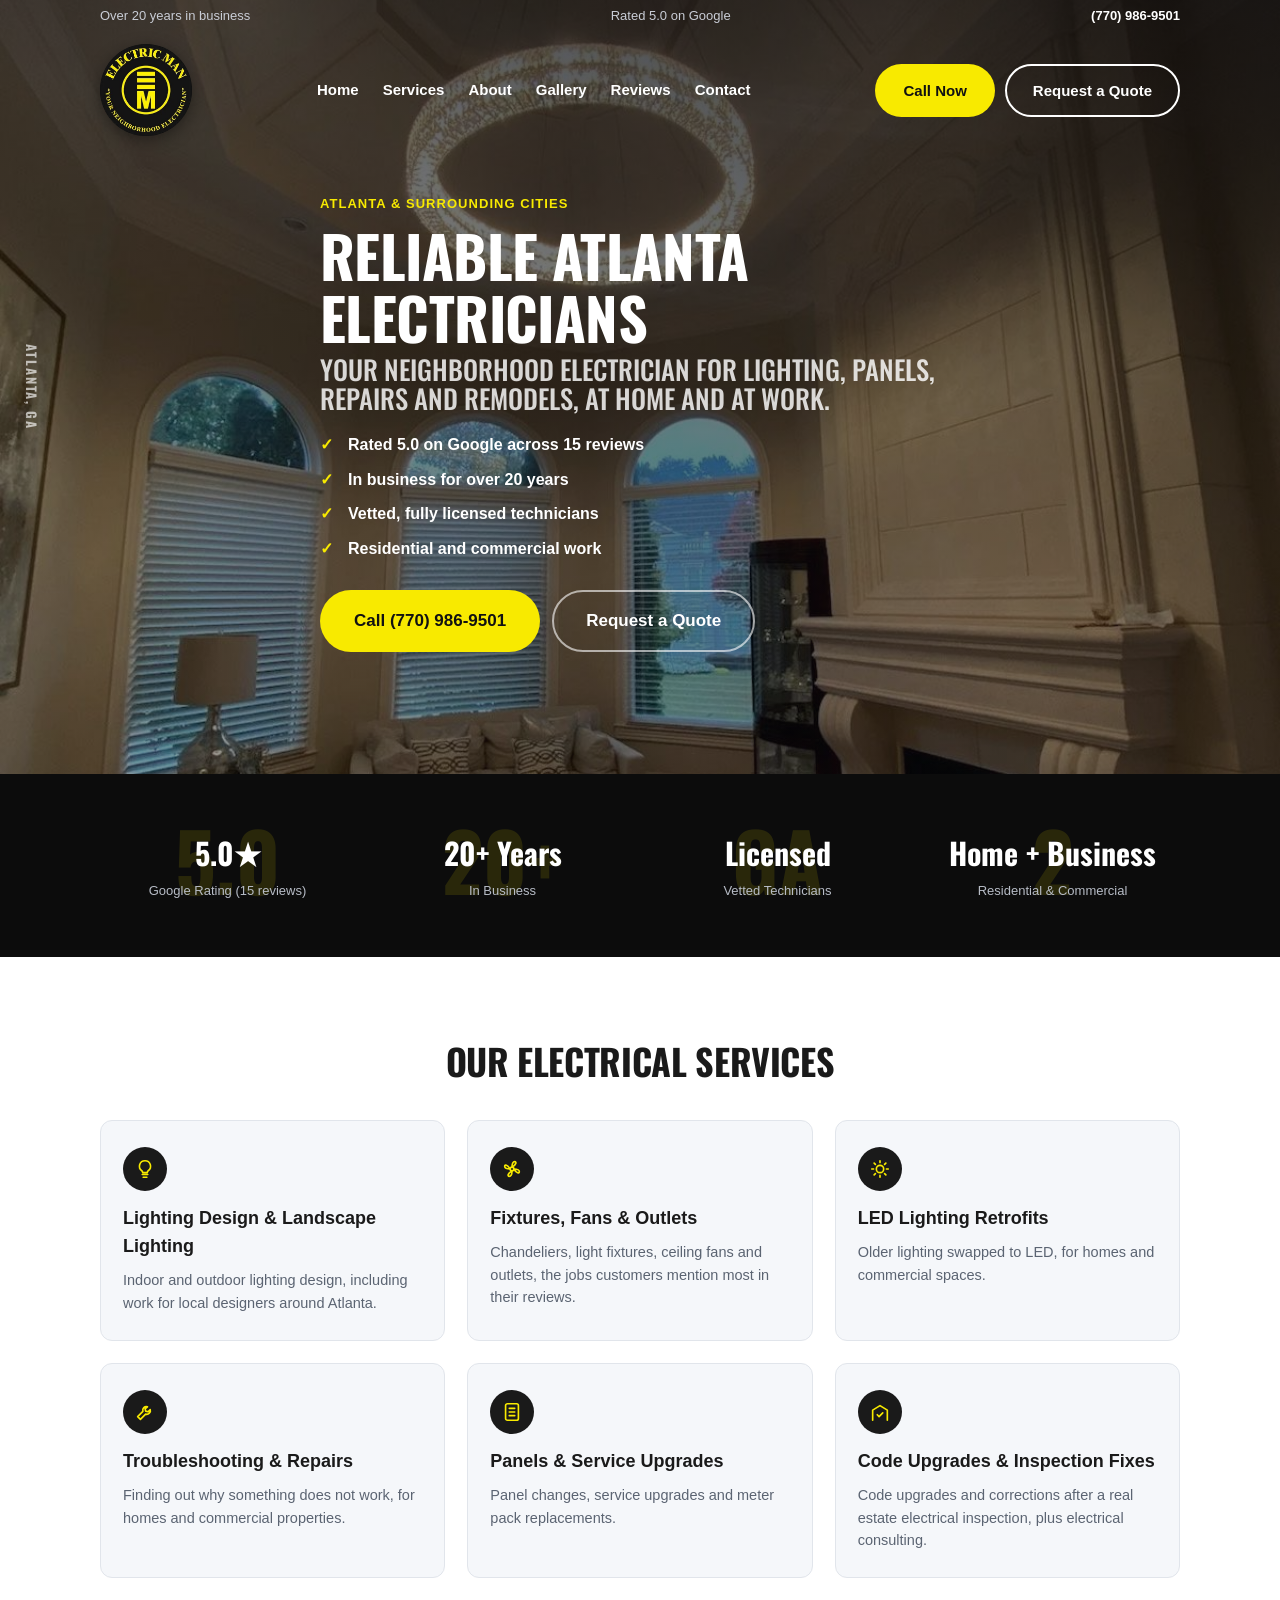
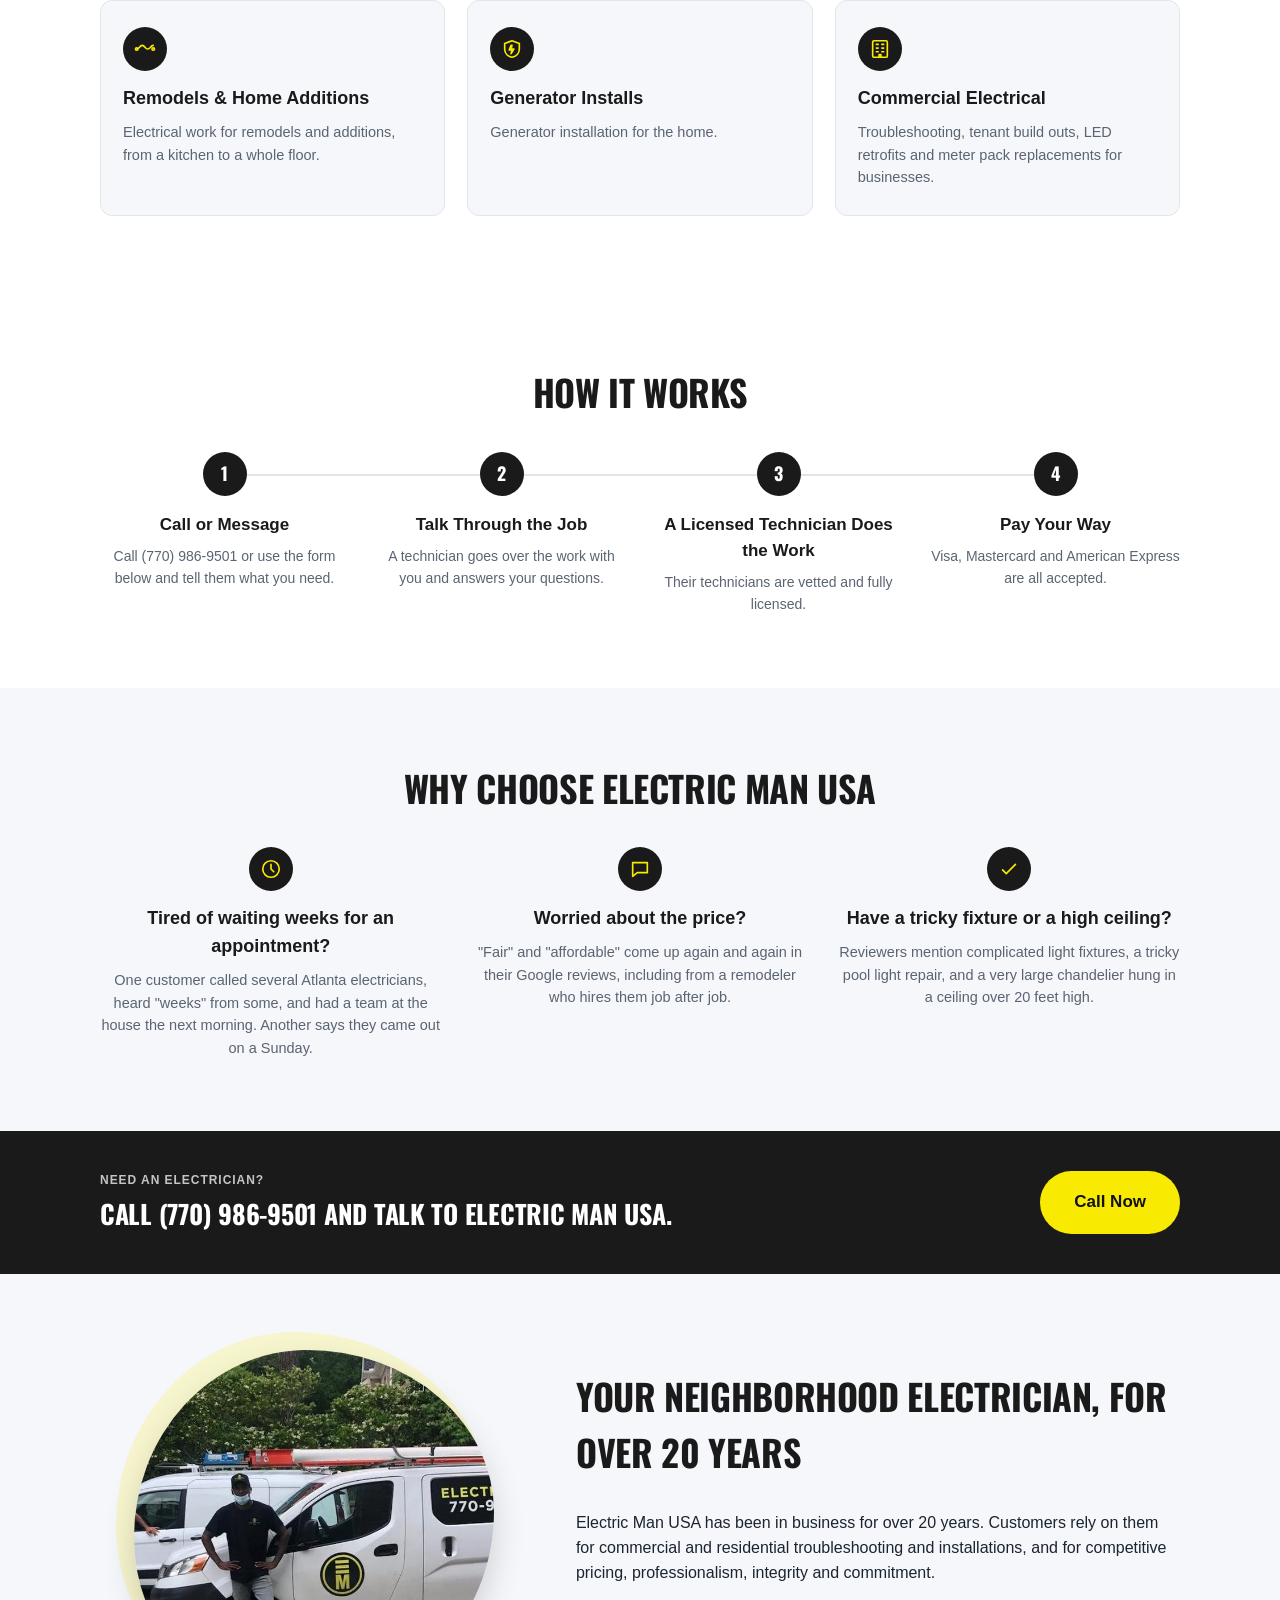
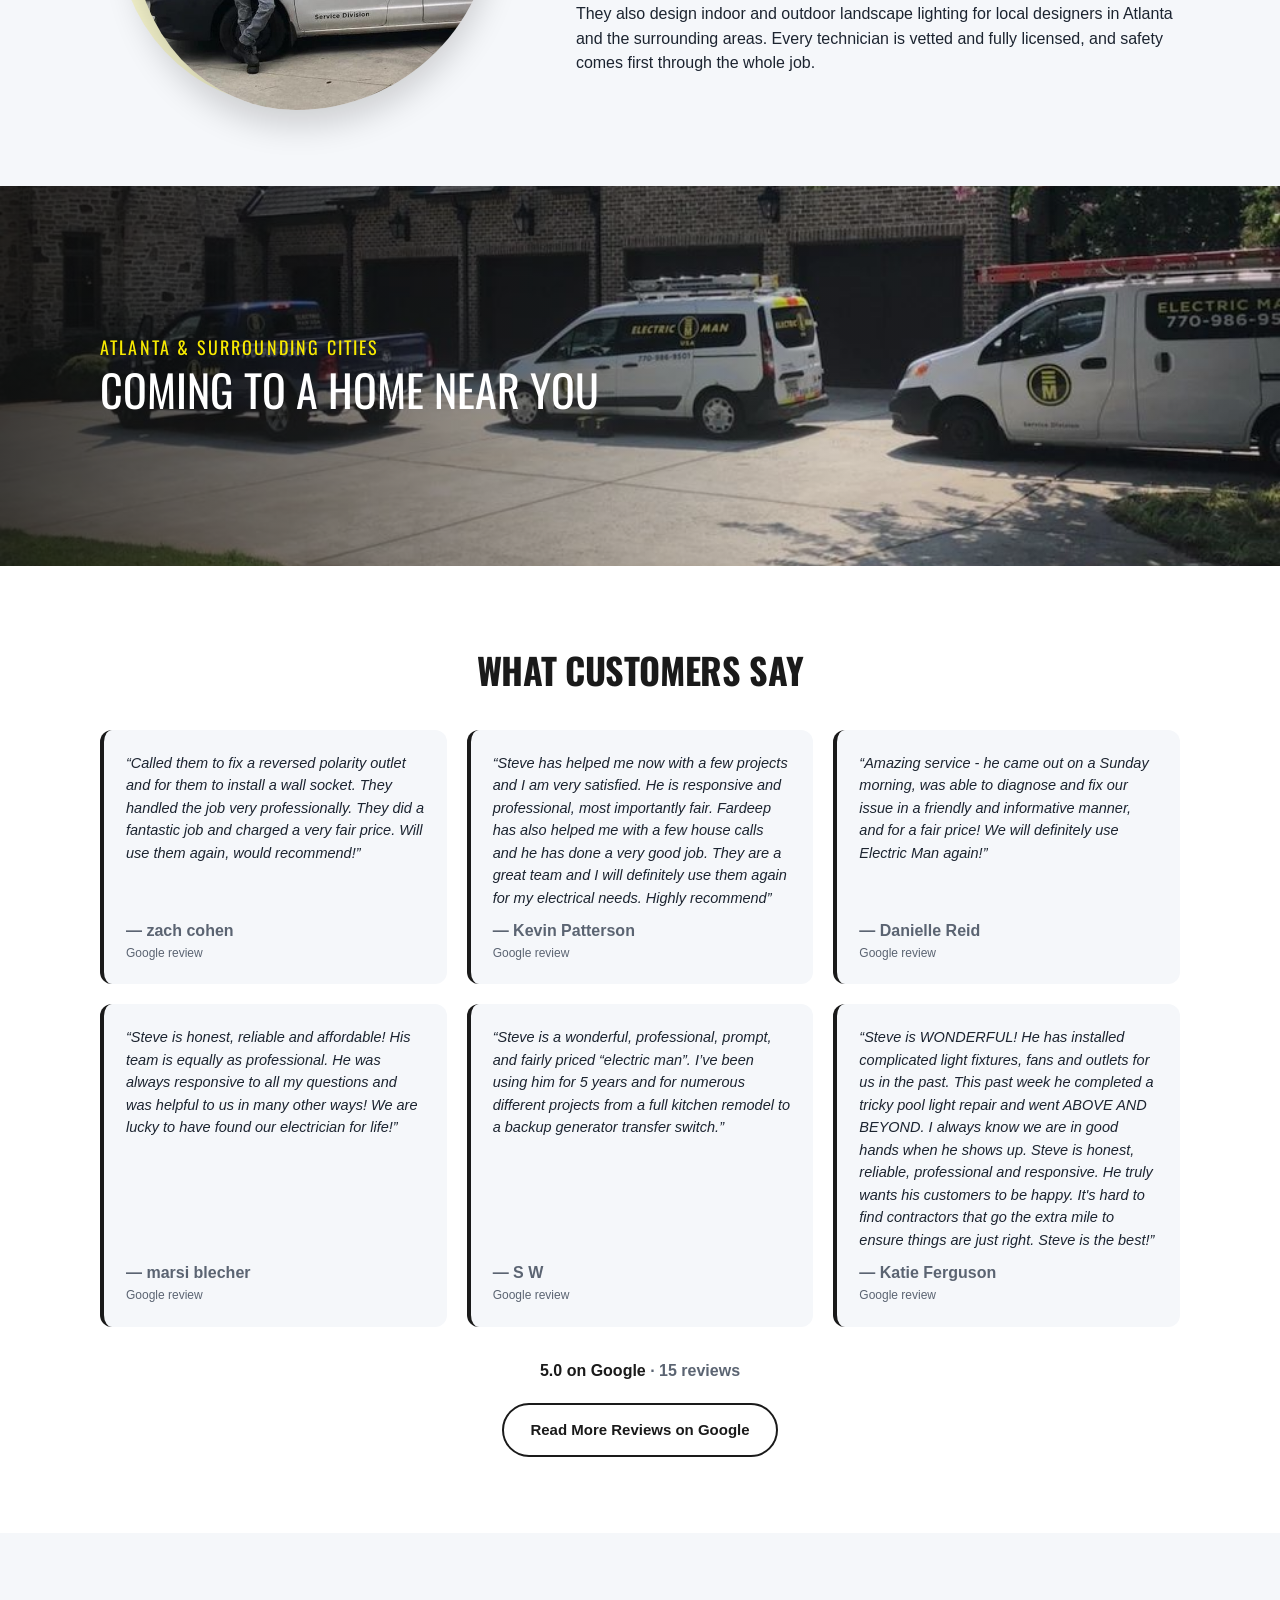
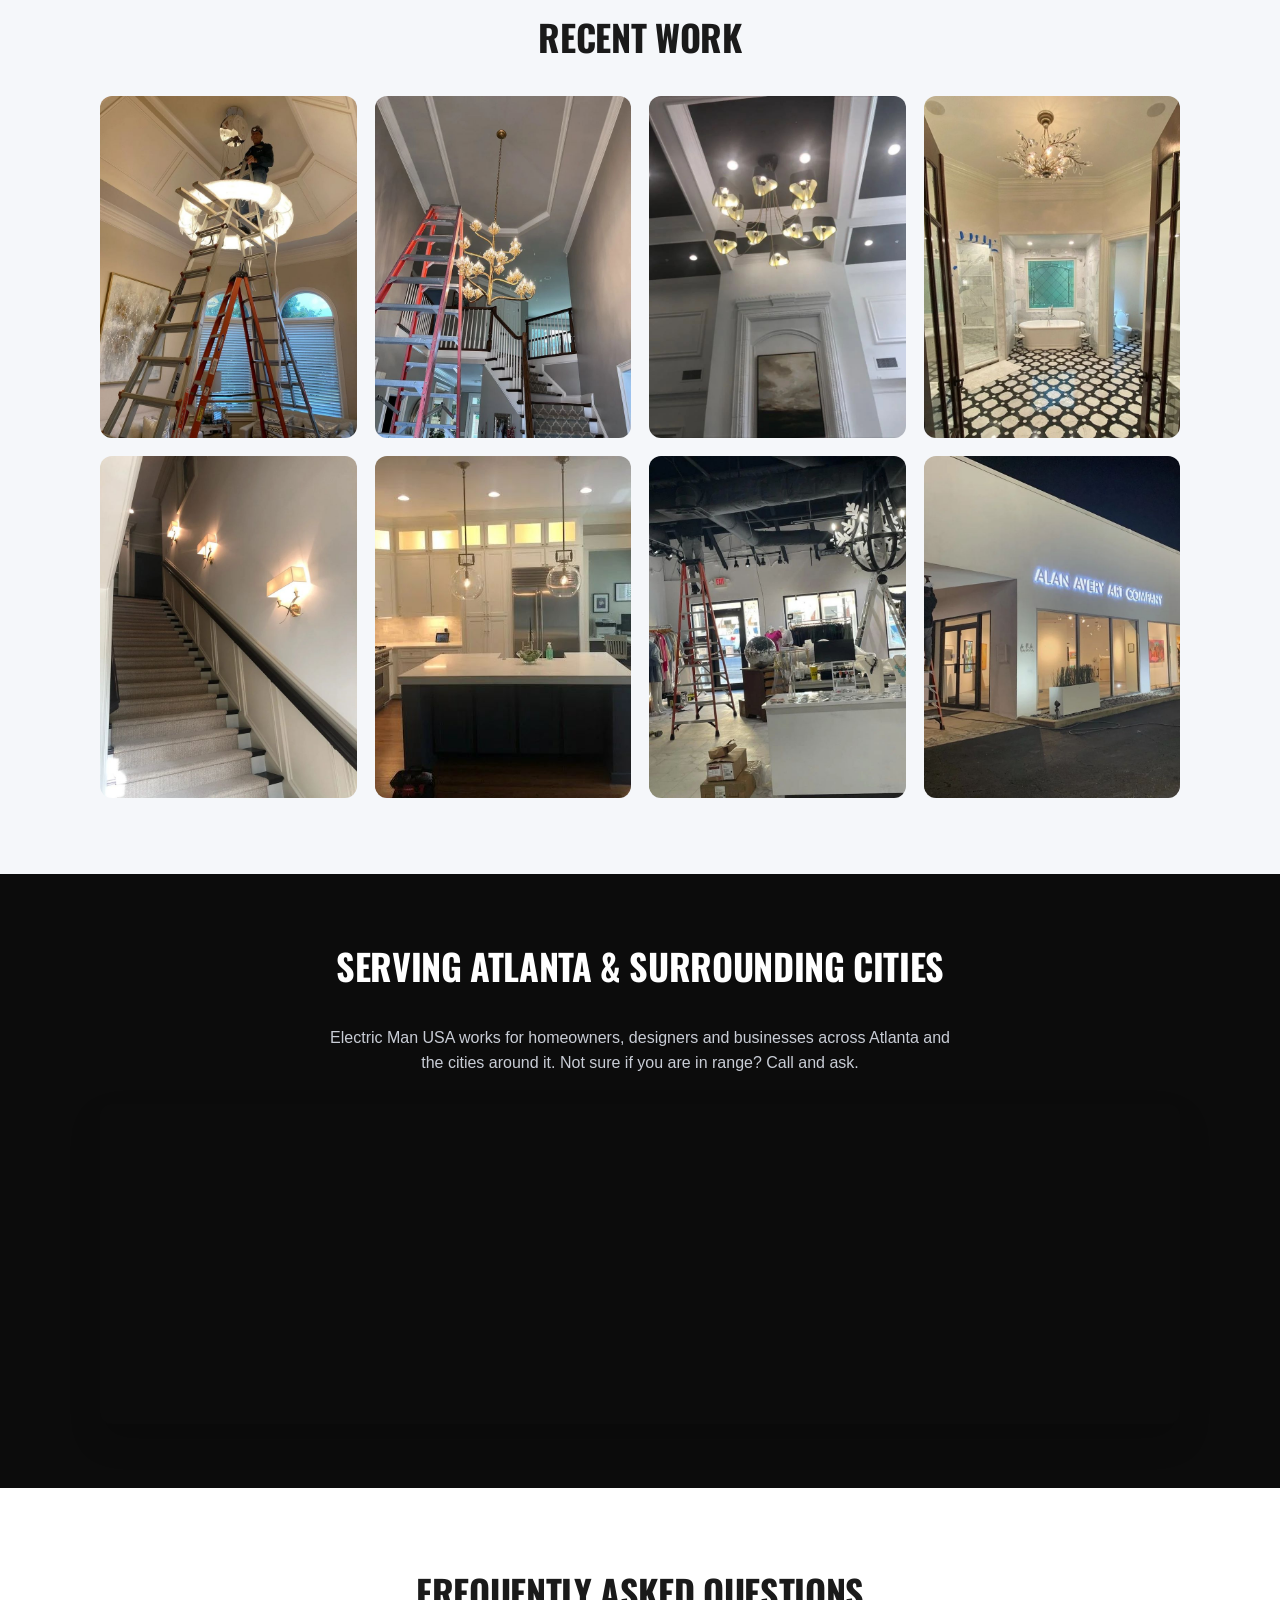
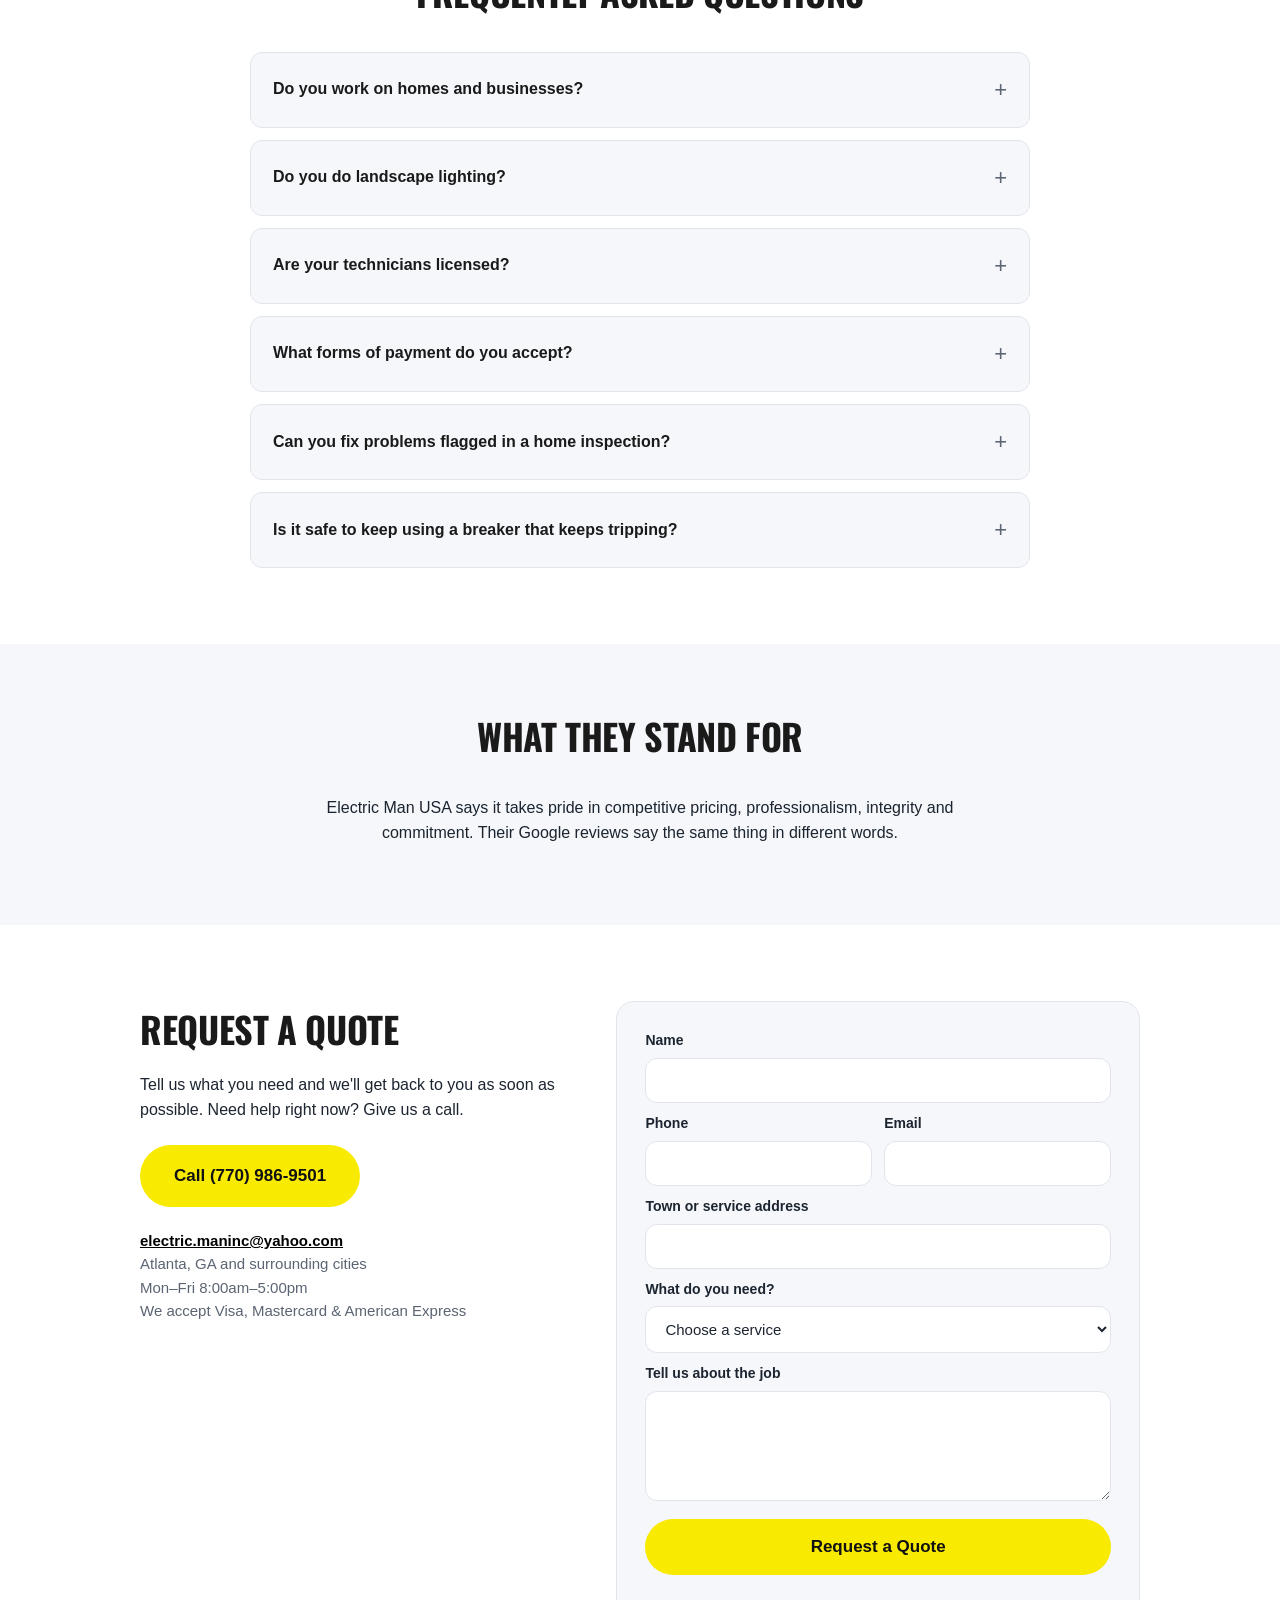
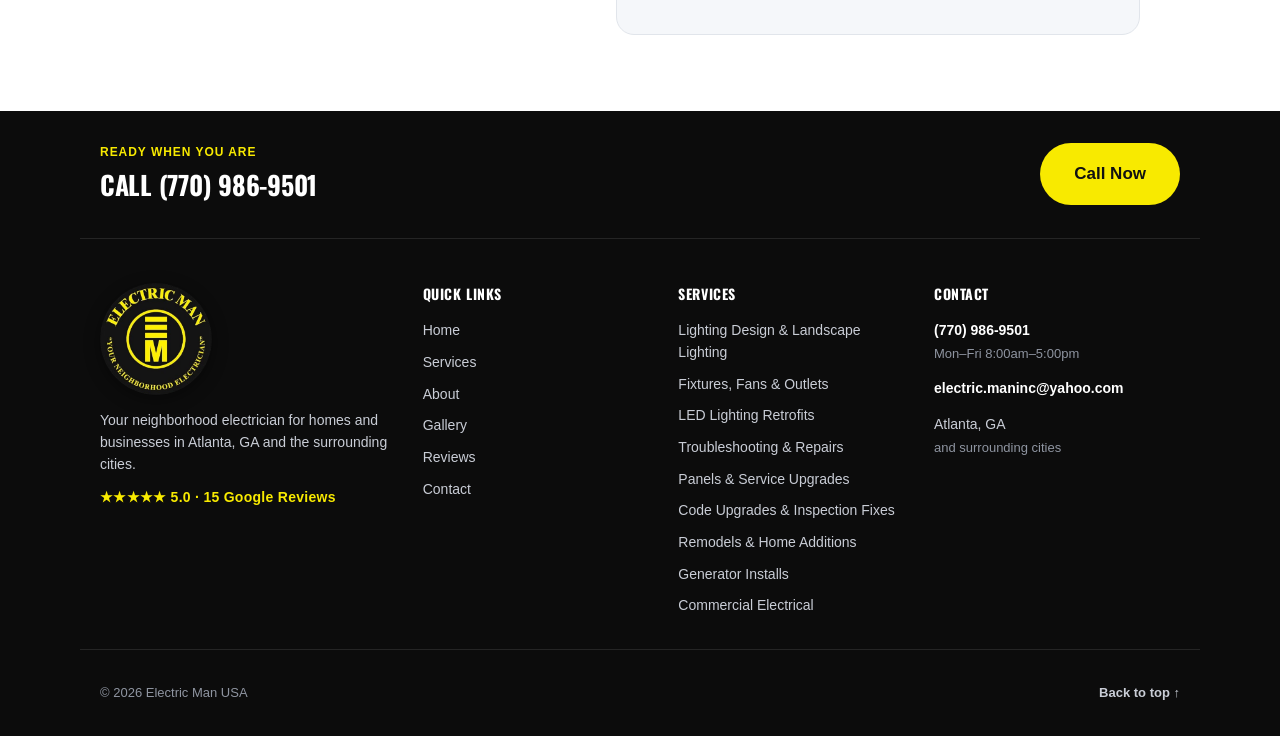
==== index.src.html @ 224c4399 "Free homepage rebuild for Electric Man USA (Atlanta, GA) Co-Authored-By: Claude Sonnet 5 <noreply@an" ====
<!DOCTYPE html>
<html lang="en">
<head>
<meta charset="UTF-8">
<meta name="viewport" content="width=device-width, initial-scale=1.0">
<title>Atlanta Electricians for Home &amp; Business | Electric Man USA</title>
<meta name="description" content="Reliable Atlanta electricians for lighting, panels, repairs and remodels. Rated 5.0 on Google. Call Electric Man USA at (770) 986-9501.">
<meta name="robots" content="index, follow">
<meta property="og:type" content="website">
<meta property="og:site_name" content="Electric Man USA">
<meta property="og:title" content="Atlanta Electricians for Home &amp; Business | Electric Man USA">
<meta property="og:description" content="Lighting, panels, repairs and remodels for Atlanta homes and businesses. Rated 5.0 on Google. Call (770) 986-9501.">
<meta property="og:locale" content="en_US">
<meta name="twitter:card" content="summary_large_image">
<meta name="twitter:title" content="Atlanta Electricians for Home &amp; Business | Electric Man USA">
<meta name="twitter:description" content="Lighting, panels, repairs and remodels for Atlanta homes and businesses. Rated 5.0 on Google.">
<!-- TODO before launch: add <link rel="canonical">, og:url, and og:image / twitter:image
     (needs a real domain and a hosted image; a data: URI won't work for social scrapers). -->
<script type="application/ld+json">
{
  "@context": "https://schema.org",
  "@type": "Electrician",
  "name": "Electric Man USA",
  "telephone": "+1-770-986-9501",
  "email": "electric.maninc@yahoo.com",
  "address": { "@type": "PostalAddress", "addressLocality": "Atlanta", "addressRegion": "GA", "addressCountry": "US" },
  "openingHoursSpecification": [{ "@type": "OpeningHoursSpecification", "dayOfWeek": ["Monday", "Tuesday", "Wednesday", "Thursday", "Friday"], "opens": "08:00", "closes": "17:00" }],
  "areaServed": [{ "@type": "City", "name": "Atlanta, GA" }],
  "paymentAccepted": "Visa, Mastercard, American Express",
  "aggregateRating": { "@type": "AggregateRating", "ratingValue": "5.0", "reviewCount": "15", "bestRating": "5" },
  "review": [
    {"@type": "Review", "author": {"@type": "Person", "name": "zach cohen"}, "reviewBody": "Called them to fix a reversed polarity outlet and for them to install a wall socket. They handled the job very professionally. They did a fantastic job and charged a very fair price. Will use them again, would recommend!"},
    {"@type": "Review", "author": {"@type": "Person", "name": "Kevin Patterson"}, "reviewBody": "Steve has helped me now with a few projects and I am very satisfied. He is responsive and professional, most importantly fair. Fardeep has also helped me with a few house calls and he has done a very good job. They are a great team and I will definitely use them again for my electrical needs. Highly recommend"},
    {"@type": "Review", "author": {"@type": "Person", "name": "Danielle Reid"}, "reviewBody": "Amazing service - he came out on a Sunday morning, was able to diagnose and fix our issue in a friendly and informative manner, and for a fair price! We will definitely use Electric Man again!"},
    {"@type": "Review", "author": {"@type": "Person", "name": "marsi blecher"}, "reviewBody": "Steve is honest, reliable and affordable! His team is equally as professional. He was always responsive to all my questions and was helpful to us in many other ways! We are lucky to have found our electrician for life!"},
    {"@type": "Review", "author": {"@type": "Person", "name": "S W"}, "reviewBody": "Steve is a wonderful, professional, prompt, and fairly priced “electric man”. I’ve been using him for 5 years and for numerous different projects from a full kitchen remodel to a backup generator transfer switch."},
    {"@type": "Review", "author": {"@type": "Person", "name": "Katie Ferguson"}, "reviewBody": "Steve is WONDERFUL! He has installed complicated light fixtures, fans and outlets for us in the past. This past week he completed a tricky pool light repair and went ABOVE AND BEYOND. I always know we are in good hands when he shows up. Steve is honest, reliable, professional and responsive. He truly wants his customers to be happy. It's hard to find contractors that go the extra mile to ensure things are just right. Steve is the best!"}
  ]
}
</script>
<link rel="preconnect" href="https://fonts.googleapis.com">
<link rel="preconnect" href="https://fonts.gstatic.com" crossorigin>
<link rel="preload" as="style" href="https://fonts.googleapis.com/css2?family=Oswald:wght@500;700&display=swap">
<link rel="stylesheet" href="https://fonts.googleapis.com/css2?family=Oswald:wght@500;700&display=swap" media="print" onload="this.media='all'">
<noscript><link rel="stylesheet" href="https://fonts.googleapis.com/css2?family=Oswald:wght@500;700&display=swap"></noscript>
<link rel="stylesheet" href="styles.css">
</head>
<body>

<a class="skip-link" href="#main">Skip to main content</a>

<!-- ============ 1. HEADER ============ -->
<header class="site-header" id="site-header">
  <div class="topbar">
    <div class="wrap topbar-inner">
      <span class="topbar-item">Over 20 years in business</span>
      <span class="topbar-item">Rated 5.0 on Google</span>
      <a class="topbar-item topbar-phone" href="tel:+17709869501">(770) 986-9501</a>
    </div>
  </div>
  <div class="wrap main-nav">
    <a class="logo" href="#main" aria-label="Electric Man USA, home">
      <span class="logo-badge"><img src="assets/logo.png" alt="" width="360" height="360"></span>
    </a>
    <nav aria-label="Primary">
      <!-- Homepage-only teaser: nav items are inert until the full multipage build. -->
      <ul class="nav-links">
        <li><a href="#" onclick="return false;">Home</a></li>
        <li><a href="#" onclick="return false;">Services</a></li>
        <li><a href="#" onclick="return false;">About</a></li>
        <li><a href="#" onclick="return false;">Gallery</a></li>
        <li><a href="#" onclick="return false;">Reviews</a></li>
        <li><a href="#" onclick="return false;">Contact</a></li>
      </ul>
    </nav>
    <div class="nav-ctas">
      <a class="btn btn-primary" href="tel:+17709869501">Call Now</a>
      <a class="btn btn-outline" href="#contact">Request a Quote</a>
    </div>
    <button type="button" class="menu-toggle" id="menu-toggle" aria-expanded="false" aria-controls="mobile-menu" aria-label="Open menu">
      <span></span><span></span><span></span>
    </button>
    <div class="mobile-menu" id="mobile-menu">
      <ul class="mobile-menu-links">
        <li><a href="#" onclick="return false;">Home</a></li>
        <li><a href="#" onclick="return false;">Services</a></li>
        <li><a href="#" onclick="return false;">About</a></li>
        <li><a href="#" onclick="return false;">Gallery</a></li>
        <li><a href="#" onclick="return false;">Reviews</a></li>
        <li><a href="#" onclick="return false;">Contact</a></li>
      </ul>
      <div class="mobile-menu-ctas">
        <a class="btn btn-primary" href="tel:+17709869501">Call Now</a>
        <a class="btn btn-outline" href="#contact">Request a Quote</a>
      </div>
    </div>
  </div>
</header>

<main id="main">

  <!-- ============ 2. HERO ============
       Photo is from the gallery on electricmanusa.com (their own job photo): a crystal ring chandelier
       in a tray ceiling. Shows finished work rather than a person mid-task. -->
  <section class="hero">
    <img class="hero-bg-photo" src="assets/hero-living-room.jpg" alt="Living room with a lit crystal ring chandelier in a tray ceiling, arched windows and a stone fireplace" loading="eager" width="1200" height="800">
    <div class="hero-edge-label" aria-hidden="true">ATLANTA, GA</div>
    <div class="wrap hero-inner">
      <div class="hero-copy">
        <p class="eyebrow">Atlanta &amp; Surrounding Cities</p>
        <h1>Reliable Atlanta Electricians <span class="h1-sub">Your neighborhood electrician for lighting, panels, repairs and remodels, at home and at work.</span></h1>
        <ul class="trust-bullets">
          <li>Rated 5.0 on Google across 15 reviews</li>
          <li>In business for over 20 years</li>
          <li>Vetted, fully licensed technicians</li>
          <li>Residential and commercial work</li>
        </ul>
        <div class="hero-ctas">
          <a class="btn btn-primary btn-lg" href="tel:+17709869501">Call (770) 986-9501</a>
          <a class="btn btn-outline btn-lg" href="#contact">Request a Quote</a>
        </div>
      </div>
    </div>
  </section>

  <!-- ============ 3. TRUST STATS BAR ============
       5.0 / 15 reviews read from their Google Business Profile (Sept 2026).
       "Over 20 years" and "vetted and fully licensed" are from their own About page.
       Missing (ask the owner): license number. -->
  <section class="stats-bar" aria-label="Trust indicators">
    <div class="wrap stats-grid">
      <div class="stat reveal" data-ghost="5.0">
        <span class="stat-value">5.0★</span>
        <span class="stat-label">Google Rating (15 reviews)</span>
      </div>
      <div class="stat reveal" data-ghost="20+">
        <span class="stat-value">20+ Years</span>
        <span class="stat-label">In Business</span>
      </div>
      <div class="stat reveal" data-ghost="GA">
        <span class="stat-value">Licensed</span>
        <span class="stat-label">Vetted Technicians</span>
      </div>
      <div class="stat reveal" data-ghost="2">
        <span class="stat-value">Home + Business</span>
        <span class="stat-label">Residential &amp; Commercial</span>
      </div>
    </div>
  </section>

  <!-- ============ 4. SERVICES ============
       Grouped from the residential and commercial lists on electricmanusa.com/our-services.
       "Fixtures, Fans & Outlets" is what Google reviewers say they hired them for. -->
  <section id="services" class="services">
    <div class="wrap">
      <h2 class="reveal">Our Electrical Services</h2>
      <div class="services-grid">
        <div class="service-card reveal">
          <span class="service-icon" aria-hidden="true"><svg viewBox="0 0 24 24" stroke-width="1.8"><path d="M9 18h6M10 21h4M12 3a6 6 0 0 0-3.5 10.9c.6.5 1 1.2 1 2.1h5c0-.9.4-1.6 1-2.1A6 6 0 0 0 12 3z" stroke-linecap="round" stroke-linejoin="round" fill="none"/></svg></span>
          <h3>Lighting Design &amp; Landscape Lighting</h3>
          <p>Indoor and outdoor lighting design, including work for local designers around Atlanta.</p>
        </div>
        <div class="service-card reveal">
          <span class="service-icon" aria-hidden="true"><svg viewBox="0 0 24 24" stroke-width="1.8"><circle cx="12" cy="12" r="2"/><path d="M12 10c0-4 1-6 3-6s2 3-3 6zM14 12c4 0 6 1 6 3s-3 2-6-3zM12 14c0 4-1 6-3 6s-2-3 3-6zM10 12c-4 0-6-1-6-3s3-2 6 3z" stroke-linecap="round" stroke-linejoin="round" fill="none"/></svg></span>
          <h3>Fixtures, Fans &amp; Outlets</h3>
          <p>Chandeliers, light fixtures, ceiling fans and outlets, the jobs customers mention most in their reviews.</p>
        </div>
        <div class="service-card reveal">
          <span class="service-icon" aria-hidden="true"><svg viewBox="0 0 24 24" stroke-width="1.8"><circle cx="12" cy="12" r="4" fill="none"/><path d="M12 3v2M12 19v2M3 12h2M19 12h2M5.6 5.6l1.4 1.4M17 17l1.4 1.4M5.6 18.4 7 17M17 7l1.4-1.4" stroke-linecap="round"/></svg></span>
          <h3>LED Lighting Retrofits</h3>
          <p>Older lighting swapped to LED, for homes and commercial spaces.</p>
        </div>
        <div class="service-card reveal">
          <span class="service-icon" aria-hidden="true"><svg viewBox="0 0 24 24" stroke-width="1.8"><path d="M14.7 6.3a4 4 0 0 0-5 5L4 17l3 3 5.7-5.7a4 4 0 0 0 5-5l-2.4 2.4-2.6-.6-.6-2.6 2.6-2.2z" stroke-linecap="round" stroke-linejoin="round" fill="none"/></svg></span>
          <h3>Troubleshooting &amp; Repairs</h3>
          <p>Finding out why something does not work, for homes and commercial properties.</p>
        </div>
        <div class="service-card reveal">
          <span class="service-icon" aria-hidden="true"><svg viewBox="0 0 24 24" stroke-width="1.8"><rect x="5" y="3" width="14" height="18" rx="2" fill="none"/><path d="M9 8h6M9 12h6M9 16h6" stroke-linecap="round"/></svg></span>
          <h3>Panels &amp; Service Upgrades</h3>
          <p>Panel changes, service upgrades and meter pack replacements.</p>
        </div>
        <div class="service-card reveal">
          <span class="service-icon" aria-hidden="true"><svg viewBox="0 0 24 24" stroke-width="1.8"><path d="M4 21V10l8-5 8 5v11" stroke-linecap="round" stroke-linejoin="round" fill="none"/><path d="m9 15 2 2 4-4" stroke-linecap="round" stroke-linejoin="round" fill="none"/></svg></span>
          <h3>Code Upgrades &amp; Inspection Fixes</h3>
          <p>Code upgrades and corrections after a real estate electrical inspection, plus electrical consulting.</p>
        </div>
        <div class="service-card reveal">
          <span class="service-icon" aria-hidden="true"><svg viewBox="0 0 24 24" stroke-width="1.8"><path d="M3 12c3 0 3-4 6-4s3 4 6 4 3-4 6-4" stroke-linecap="round" stroke-linejoin="round" fill="none"/><circle cx="3" cy="12" r="1.4"/><circle cx="21" cy="12" r="1.4"/></svg></span>
          <h3>Remodels &amp; Home Additions</h3>
          <p>Electrical work for remodels and additions, from a kitchen to a whole floor.</p>
        </div>
        <div class="service-card reveal">
          <span class="service-icon" aria-hidden="true"><svg viewBox="0 0 24 24" stroke-width="1.8"><path d="M12 3 4 6v6c0 4.5 3.4 8 8 9 4.6-1 8-4.5 8-9V6l-8-3z" stroke-linecap="round" stroke-linejoin="round" fill="none"/><path d="m11 8-2 5h3l-1 4 3-5h-3l1-4z" stroke-linecap="round" stroke-linejoin="round"/></svg></span>
          <h3>Generator Installs</h3>
          <p>Generator installation for the home.</p>
        </div>
        <div class="service-card reveal">
          <span class="service-icon" aria-hidden="true"><svg viewBox="0 0 24 24" stroke-width="1.8"><rect x="4" y="3" width="16" height="18" rx="1.5" fill="none"/><path d="M8 7h2M14 7h2M8 11h2M14 11h2M8 15h2M14 15h2M11 21v-3h2v3" stroke-linecap="round" stroke-linejoin="round"/></svg></span>
          <h3>Commercial Electrical</h3>
          <p>Troubleshooting, tenant build outs, LED retrofits and meter pack replacements for businesses.</p>
        </div>
      </div>
    </div>
  </section>

  <!-- ============ 4b. HOW IT WORKS ============
       Generic description of how a service call goes. Card payment is from their footer. -->
  <section class="process">
    <div class="wrap">
      <h2 class="reveal">How It Works</h2>
      <div class="process-grid">
        <div class="process-step reveal">
          <span class="process-num">1</span>
          <h3>Call or Message</h3>
          <p>Call (770) 986-9501 or use the form below and tell them what you need.</p>
        </div>
        <div class="process-step reveal">
          <span class="process-num">2</span>
          <h3>Talk Through the Job</h3>
          <p>A technician goes over the work with you and answers your questions.</p>
        </div>
        <div class="process-step reveal">
          <span class="process-num">3</span>
          <h3>A Licensed Technician Does the Work</h3>
          <p>Their technicians are vetted and fully licensed.</p>
        </div>
        <div class="process-step reveal">
          <span class="process-num">4</span>
          <h3>Pay Your Way</h3>
          <p>Visa, Mastercard and American Express are all accepted.</p>
        </div>
      </div>
    </div>
  </section>

  <!-- ============ 4c. WHY CHOOSE US ============
       Each item restates something Google reviewers said. -->
  <section class="why-us">
    <div class="wrap">
      <h2 class="reveal">Why Choose Electric Man USA</h2>
      <div class="why-us-grid">
        <div class="why-us-item reveal">
          <span class="service-icon" aria-hidden="true"><svg viewBox="0 0 24 24" stroke-width="1.8"><circle cx="12" cy="12" r="9"/><path d="M12 7v5l3 3" stroke-linecap="round" stroke-linejoin="round"/></svg></span>
          <h3>Tired of waiting weeks for an appointment?</h3>
          <p>One customer called several Atlanta electricians, heard "weeks" from some, and had a team at the house the next morning. Another says they came out on a Sunday.</p>
        </div>
        <div class="why-us-item reveal">
          <span class="service-icon" aria-hidden="true"><svg viewBox="0 0 24 24" stroke-width="1.8"><path d="M4 5h16v11H9l-5 4V5z" stroke-linecap="round" stroke-linejoin="round" fill="none"/></svg></span>
          <h3>Worried about the price?</h3>
          <p>"Fair" and "affordable" come up again and again in their Google reviews, including from a remodeler who hires them job after job.</p>
        </div>
        <div class="why-us-item reveal">
          <span class="service-icon" aria-hidden="true"><svg viewBox="0 0 24 24" stroke-width="1.8"><path d="m5 13 4 4L19 7" stroke-linecap="round" stroke-linejoin="round"/></svg></span>
          <h3>Have a tricky fixture or a high ceiling?</h3>
          <p>Reviewers mention complicated light fixtures, a tricky pool light repair, and a very large chandelier hung in a ceiling over 20 feet high.</p>
        </div>
      </div>
    </div>
  </section>

  <!-- ============ 4d. MID-PAGE CTA BANNER ============ -->
  <section class="cta-banner">
    <div class="wrap cta-banner-inner">
      <div>
        <p class="cta-banner-eyebrow">Need an Electrician?</p>
        <h3>Call (770) 986-9501 and talk to Electric Man USA.</h3>
      </div>
      <a class="btn btn-primary btn-lg" href="tel:+17709869501">Call Now</a>
    </div>
  </section>

  <!-- ============ 5. ABOUT ============
       Copy restates their own About page. Photo: their crew and vans, from electricmanusa.com. -->
  <section id="about" class="about">
    <div class="wrap about-inner">
      <div class="about-media">
        <img class="stock-photo" src="assets/about-crew.jpg" alt="Two Electric Man USA technicians standing beside the company's white service vans" loading="lazy" width="1000" height="633">
      </div>
      <div class="about-copy reveal">
        <h2>Your Neighborhood Electrician, for Over 20 Years</h2>
        <p>Electric Man USA has been in business for over 20 years. Customers rely on them for commercial and residential troubleshooting and installations, and for competitive pricing, professionalism, integrity and commitment.</p>
        <p>They also design indoor and outdoor landscape lighting for local designers in Atlanta and the surrounding areas. Every technician is vetted and fully licensed, and safety comes first through the whole job.</p>
      </div>
    </div>
  </section>

  <!-- Fleet strip: their trucks parked at a client's home (electricmanusa.com gallery). -->
  <section class="fleet-strip" aria-label="Electric Man USA service vehicles">
    <img src="assets/fleet-home.jpg" alt="Electric Man USA trucks and vans parked in front of a stone house" loading="lazy" width="1000" height="750">
    <div class="wrap fleet-strip-copy">
      <p><span>Atlanta &amp; surrounding cities</span>Coming to a home near you</p>
    </div>
  </section>

  <!-- ============ 6. REVIEWS ============
       Verbatim text from their Google Business Profile (5.0, 15 reviews; copied Sept 2026).
       Do not edit. Six of the ten reviews read are used: the newest three plus three older ones. -->
  <section id="reviews" class="testimonials">
    <div class="wrap">
      <h2 class="reveal">What Customers Say</h2>
      <div class="testimonial-grid">
        <blockquote class="testimonial reveal">
          <p>“Called them to fix a reversed polarity outlet and for them to install a wall socket. They handled the job very professionally. They did a fantastic job and charged a very fair price. Will use them again, would recommend!”</p>
          <cite>— zach cohen<span>Google review</span></cite>
        </blockquote>
        <blockquote class="testimonial reveal">
          <p>“Steve has helped me now with a few projects and I am very satisfied. He is responsive and professional, most importantly fair. Fardeep has also helped me with a few house calls and he has done a very good job. They are a great team and I will definitely use them again for my electrical needs. Highly recommend”</p>
          <cite>— Kevin Patterson<span>Google review</span></cite>
        </blockquote>
        <blockquote class="testimonial reveal">
          <p>“Amazing service - he came out on a Sunday morning, was able to diagnose and fix our issue in a friendly and informative manner, and for a fair price! We will definitely use Electric Man again!”</p>
          <cite>— Danielle Reid<span>Google review</span></cite>
        </blockquote>
        <blockquote class="testimonial reveal">
          <p>“Steve is honest, reliable and affordable! His team is equally as professional. He was always responsive to all my questions and was helpful to us in many other ways! We are lucky to have found our electrician for life!”</p>
          <cite>— marsi blecher<span>Google review</span></cite>
        </blockquote>
        <blockquote class="testimonial reveal">
          <p>“Steve is a wonderful, professional, prompt, and fairly priced “electric man”. I’ve been using him for 5 years and for numerous different projects from a full kitchen remodel to a backup generator transfer switch.”</p>
          <cite>— S W<span>Google review</span></cite>
        </blockquote>
        <blockquote class="testimonial reveal">
          <p>“Steve is WONDERFUL! He has installed complicated light fixtures, fans and outlets for us in the past. This past week he completed a tricky pool light repair and went ABOVE AND BEYOND. I always know we are in good hands when he shows up. Steve is honest, reliable, professional and responsive. He truly wants his customers to be happy. It's hard to find contractors that go the extra mile to ensure things are just right. Steve is the best!”</p>
          <cite>— Katie Ferguson<span>Google review</span></cite>
        </blockquote>
      </div>
      <p class="review-summary reveal"><strong>5.0 on Google</strong> &middot; 15 reviews</p>
      <div class="review-links">
        <a class="btn btn-outline" href="https://www.google.com/maps/search/Electric+Man+USA+Atlanta+GA" target="_blank" rel="noopener">Read More Reviews on Google</a>
      </div>
    </div>
  </section>

  <!-- ============ 6b. RECENT WORK ============
       All eight photos are from the gallery at electricmanusa.com/gallery (their own job photos,
       resized). Captions describe only what is visible in each shot. -->
  <section class="gallery">
    <div class="wrap">
      <h2 class="reveal">Recent Work</h2>
      <div class="gallery-grid">
        <button type="button" class="gallery-item reveal" data-lightbox-index="0" aria-label="View larger photo: round chandelier installation">
          <img class="stock-photo gallery-photo" src="assets/gallery-ring-install.jpg" alt="Technician on a ladder installing a large round light fixture in a paneled ceiling" loading="lazy" width="750" height="1000">
        </button>
        <button type="button" class="gallery-item reveal" data-lightbox-index="1" aria-label="View larger photo: staircase chandelier">
          <img class="stock-photo gallery-photo" src="assets/gallery-stair-chandelier.jpg" alt="Gold chandelier hanging over a staircase, with two tall ladders in the entry" loading="lazy" width="750" height="1000">
        </button>
        <button type="button" class="gallery-item reveal" data-lightbox-index="2" aria-label="View larger photo: coffered ceiling light">
          <img class="stock-photo gallery-photo" src="assets/gallery-coffered.jpg" alt="Modern multi-arm light fixture in a dark coffered ceiling with recessed lights" loading="lazy" width="720" height="960">
        </button>
        <button type="button" class="gallery-item reveal" data-lightbox-index="3" aria-label="View larger photo: bathroom chandelier">
          <img class="stock-photo gallery-photo" src="assets/gallery-bath.jpg" alt="Chandelier over a freestanding tub in a marble bathroom with a patterned tile floor" loading="lazy" width="1000" height="1000">
        </button>
        <button type="button" class="gallery-item reveal" data-lightbox-index="4" aria-label="View larger photo: staircase wall sconces">
          <img class="stock-photo gallery-photo" src="assets/gallery-sconces.jpg" alt="Lit wall sconces running up a carpeted staircase" loading="lazy" width="750" height="1000">
        </button>
        <button type="button" class="gallery-item reveal" data-lightbox-index="5" aria-label="View larger photo: kitchen pendant lights">
          <img class="stock-photo gallery-photo" src="assets/gallery-kitchen.jpg" alt="White kitchen with an island, glass pendant lights and recessed lighting" loading="lazy" width="800" height="600">
        </button>
        <button type="button" class="gallery-item reveal" data-lightbox-index="6" aria-label="View larger photo: retail store lighting">
          <img class="stock-photo gallery-photo" src="assets/gallery-retail.jpg" alt="Clothing boutique with track lighting and chandeliers, and a ladder set up during the install" loading="lazy" width="750" height="1000">
        </button>
        <button type="button" class="gallery-item reveal" data-lightbox-index="7" data-crop="left" aria-label="View larger photo: storefront work at night">
          <img class="stock-photo gallery-photo" src="assets/gallery-storefront.jpg" alt="Technician on a ladder at the entrance of a lit art gallery storefront at night" loading="lazy" width="948" height="1000">
        </button>
      </div>
    </div>
  </section>

  <div class="lightbox" id="lightbox" role="dialog" aria-modal="true" aria-label="Recent work photo viewer" hidden>
    <div class="lightbox-backdrop" data-lightbox-close></div>
    <div class="lightbox-content">
      <button type="button" class="lightbox-close" id="lightbox-close" aria-label="Close photo viewer">&times;</button>
      <button type="button" class="lightbox-nav lightbox-prev" id="lightbox-prev" aria-label="Previous photo">&#8249;</button>
      <img class="lightbox-img" id="lightbox-img" src="" alt="">
      <button type="button" class="lightbox-nav lightbox-next" id="lightbox-next" aria-label="Next photo">&#8250;</button>
      <p class="lightbox-caption"><span id="lightbox-caption-text"></span> — <span id="lightbox-counter"></span></p>
    </div>
  </div>

  <!-- ============ 7. SERVICE AREA ============
       Their site says only "Atlanta, GA and Surrounding Cities", so no town list is shown.
       Ask the owner for the towns they cover and add chips. -->
  <section id="service-area" class="service-area">
    <div class="wrap">
      <h2 class="reveal">Serving Atlanta &amp; Surrounding Cities</h2>
      <p class="service-area-copy reveal">Electric Man USA works for homeowners, designers and businesses across Atlanta and the cities around it. Not sure if you are in range? Call and ask.</p>
      <div class="map-embed">
        <iframe src="https://maps.google.com/maps?q=Atlanta%2C%20GA&amp;z=9&amp;output=embed" loading="lazy" title="Map of Atlanta, Georgia"></iframe>
      </div>
    </div>
  </section>

  <!-- ============ 7b. FAQ ============
       Answers restate their own site or are general electrical facts. -->
  <section class="faq">
    <div class="wrap">
      <h2 class="reveal">Frequently Asked Questions</h2>
      <div class="faq-list">
        <details class="faq-item reveal">
          <summary>Do you work on homes and businesses?</summary>
          <p>Both. Their site lists residential and commercial work, from remodels and panel changes at home to tenant build outs and meter pack replacements for businesses.</p>
        </details>
        <details class="faq-item reveal">
          <summary>Do you do landscape lighting?</summary>
          <p>Yes. They design indoor and outdoor landscape lighting for local designers in Atlanta and the surrounding areas.</p>
        </details>
        <details class="faq-item reveal">
          <summary>Are your technicians licensed?</summary>
          <p>Their site says every technician is vetted and fully licensed.</p>
        </details>
        <details class="faq-item reveal">
          <summary>What forms of payment do you accept?</summary>
          <p>Visa, Mastercard and American Express.</p>
        </details>
        <details class="faq-item reveal">
          <summary>Can you fix problems flagged in a home inspection?</summary>
          <p>Yes. Real estate electrical inspection corrections and code upgrades are both on their service list.</p>
        </details>
        <details class="faq-item reveal">
          <summary>Is it safe to keep using a breaker that keeps tripping?</summary>
          <p>Not for long. A breaker trips to protect the wiring from overload or a fault. If it keeps happening, turn off what is on that circuit and have it checked.</p>
        </details>
      </div>
    </div>
  </section>

  <!-- ============ 8. VALUES (their own words from the About page) ============ -->
  <section class="guarantee">
    <div class="wrap guarantee-inner">
      <h2 class="reveal">What They Stand For</h2>
      <p>Electric Man USA says it takes pride in competitive pricing, professionalism, integrity and commitment. Their Google reviews say the same thing in different words.</p>
    </div>
  </section>

  <!-- ============ CONTACT ============ -->
  <section id="contact" class="contact">
    <div class="wrap contact-wrap">
      <div class="contact-info reveal">
        <h2>Request a Quote</h2>
        <p>Tell us what you need and we'll get back to you as soon as possible. Need help right now? Give us a call.</p>
        <div class="contact-actions">
          <a class="btn btn-primary btn-lg" href="tel:+17709869501">Call (770) 986-9501</a>
        </div>
        <p class="contact-lines"><a href="mailto:electric.maninc@yahoo.com">electric.maninc@yahoo.com</a><br>Atlanta, GA and surrounding cities<br>Mon–Fri 8:00am–5:00pm<br>We accept Visa, Mastercard &amp; American Express</p>
      </div>
      <!-- The form opens the visitor's email app with a pre-filled message to the business's own address. -->
      <form class="contact-form reveal" id="estimate-form" aria-label="Request a quote" novalidate>
        <label for="f-name">Name</label>
        <input id="f-name" type="text" name="name" autocomplete="name" required>
        <div class="form-row">
          <div>
            <label for="f-phone">Phone</label>
            <input id="f-phone" type="tel" name="phone" autocomplete="tel" required>
          </div>
          <div>
            <label for="f-email">Email</label>
            <input id="f-email" type="email" name="email" autocomplete="email" required>
          </div>
        </div>
        <label for="f-address">Town or service address</label>
        <input id="f-address" type="text" name="address" autocomplete="street-address">
        <label for="f-service">What do you need?</label>
        <select id="f-service" name="service">
          <option value="">Choose a service</option>
          <option>Lighting design or landscape lighting</option>
          <option>Fixtures, fans or outlets</option>
          <option>LED lighting retrofit</option>
          <option>Troubleshooting or repair</option>
          <option>Panel or service upgrade</option>
          <option>Code upgrade or inspection fix</option>
          <option>Remodel or home addition</option>
          <option>Generator install</option>
          <option>Commercial electrical</option>
          <option>Something else</option>
        </select>
        <label for="f-message">Tell us about the job</label>
        <textarea id="f-message" name="message"></textarea>
        <button type="submit" class="btn btn-primary btn-lg">Request a Quote</button>
        <p class="form-note" id="form-note" role="status" aria-live="polite"></p>
      </form>
    </div>
  </section>

</main>

<!-- ============ 9. FOOTER ============ -->
<footer class="site-footer">
  <div class="wrap footer-cta">
    <div>
      <p class="footer-cta-eyebrow">Ready when you are</p>
      <h3>Call (770) 986-9501</h3>
    </div>
    <a class="btn btn-primary btn-lg" href="tel:+17709869501">Call Now</a>
  </div>

  <div class="wrap footer-grid">
    <div class="footer-col footer-brand">
      <div class="footer-logo">
        <span class="logo-badge"><img src="assets/logo.png" alt="Electric Man USA logo" loading="lazy" width="360" height="360"></span>
      </div>
      <p>Your neighborhood electrician for homes and businesses in Atlanta, GA and the surrounding cities.</p>
      <p class="footer-rating">★★★★★ 5.0 · 15 Google Reviews</p>
    </div>

    <div class="footer-col">
      <h4>Quick Links</h4>
      <ul>
        <li><a href="#" onclick="return false;">Home</a></li>
        <li><a href="#" onclick="return false;">Services</a></li>
        <li><a href="#" onclick="return false;">About</a></li>
        <li><a href="#" onclick="return false;">Gallery</a></li>
        <li><a href="#" onclick="return false;">Reviews</a></li>
        <li><a href="#" onclick="return false;">Contact</a></li>
      </ul>
    </div>

    <div class="footer-col">
      <h4>Services</h4>
      <ul>
        <li><a href="#services">Lighting Design &amp; Landscape Lighting</a></li>
        <li><a href="#services">Fixtures, Fans &amp; Outlets</a></li>
        <li><a href="#services">LED Lighting Retrofits</a></li>
        <li><a href="#services">Troubleshooting &amp; Repairs</a></li>
        <li><a href="#services">Panels &amp; Service Upgrades</a></li>
        <li><a href="#services">Code Upgrades &amp; Inspection Fixes</a></li>
        <li><a href="#services">Remodels &amp; Home Additions</a></li>
        <li><a href="#services">Generator Installs</a></li>
        <li><a href="#services">Commercial Electrical</a></li>
      </ul>
    </div>

    <div class="footer-col">
      <h4>Contact</h4>
      <p class="contact-line">
        <a href="tel:+17709869501">(770) 986-9501</a>
        <span class="muted">Mon–Fri 8:00am–5:00pm</span>
      </p>
      <p class="contact-line">
        <a href="mailto:electric.maninc@yahoo.com">electric.maninc@yahoo.com</a>
      </p>
      <p class="contact-line">
        Atlanta, GA
        <span class="muted">and surrounding cities</span>
      </p>
    </div>
  </div>

  <div class="wrap footer-bottom">
    <!-- ADD LICENSE NUMBER when supplied. -->
    <p>&copy; <span id="footer-year"></span> Electric Man USA</p>
    <a class="back-to-top" href="#main">Back to top ↑</a>
  </div>
</footer>

<a class="sticky-cta" href="tel:+17709869501" aria-label="Call Electric Man USA now">Call Now</a>

<script>
(function () {
  var yearEl = document.getElementById('footer-year');
  if (yearEl) { yearEl.textContent = new Date().getFullYear(); }

  var menuToggle = document.getElementById('menu-toggle');
  var mobileMenu = document.getElementById('mobile-menu');
  var setMenu = function (open) {
    mobileMenu.classList.toggle('is-open', open);
    menuToggle.setAttribute('aria-expanded', open ? 'true' : 'false');
    menuToggle.setAttribute('aria-label', open ? 'Close menu' : 'Open menu');
  };
  menuToggle.addEventListener('click', function () { setMenu(!mobileMenu.classList.contains('is-open')); });
  window.addEventListener('resize', function () { if (window.innerWidth > 860) { setMenu(false); } });

  // Transparent-over-photo header: absolute at rest, fixed + solid once scrolled.
  var header = document.getElementById('site-header');
  var applyScrolledState = function () { header.classList.toggle('is-scrolled', window.scrollY > 12); };
  var scrollTicking = false;
  window.addEventListener('scroll', function () {
    if (!scrollTicking) {
      window.requestAnimationFrame(function () { applyScrolledState(); scrollTicking = false; });
      scrollTicking = true;
    }
  }, { passive: true });
  applyScrolledState();

  var reduceMotion = window.matchMedia('(prefers-reduced-motion: reduce)').matches;
  var revealEls = document.querySelectorAll('.reveal');
  if (reduceMotion || !('IntersectionObserver' in window)) {
    revealEls.forEach(function (el) { el.classList.add('is-visible'); });
  } else {
    var io = new IntersectionObserver(function (entries) {
      entries.forEach(function (entry) {
        if (entry.isIntersecting) { entry.target.classList.add('is-visible'); io.unobserve(entry.target); }
      });
    }, { threshold: 0.15 });
    revealEls.forEach(function (el) { io.observe(el); });
  }

  // Quote form: opens the visitor's email app with a pre-filled message to the business.
  // TO_EMAIL is the address listed on Electric Man USA's own site and Google profile.
  var TO_EMAIL = 'electric.maninc@yahoo.com';
  var form = document.getElementById('estimate-form');
  var note = document.getElementById('form-note');
  form.addEventListener('submit', function (e) {
    e.preventDefault();
    var f = form.elements;
    var missing = ['name', 'phone', 'email'].filter(function (k) { return !f[k].value.trim(); });
    if (missing.length || !f.email.checkValidity()) {
      note.textContent = 'Please add your name, phone number and a valid email so we can reach you.';
      (missing.length ? f[missing[0]] : f.email).focus();
      return;
    }
    var lines = [
      'Name: ' + f.name.value.trim(),
      'Phone: ' + f.phone.value.trim(),
      'Email: ' + f.email.value.trim(),
      'Town or address: ' + f.address.value.trim(),
      'Service: ' + f.service.value,
      '',
      f.message.value.trim()
    ];
    var url = 'mailto:' + TO_EMAIL + '?subject=' + encodeURIComponent('Quote Request from ' + f.name.value.trim()) +
      '&body=' + encodeURIComponent(lines.join(String.fromCharCode(10)));
    note.textContent = 'Opening your email app. If nothing opens, call (770) 986-9501.';
    window.location.href = url;
  });

  // Recent Work gallery lightbox: enlarge, prev/next, keyboard nav, focus trap, returns focus on close.
  var galleryButtons = Array.prototype.slice.call(document.querySelectorAll('[data-lightbox-index]'));
  if (galleryButtons.length) {
    var lightbox = document.getElementById('lightbox');
    var lbImg = document.getElementById('lightbox-img');
    var lbCaption = document.getElementById('lightbox-caption-text');
    var lbCounter = document.getElementById('lightbox-counter');
    var lbClose = document.getElementById('lightbox-close');
    var lbPrev = document.getElementById('lightbox-prev');
    var lbNext = document.getElementById('lightbox-next');
    var photos = galleryButtons.map(function (btn) {
      var img = btn.querySelector('img');
      return { src: img.src, alt: img.alt };
    });
    var currentIndex = 0;
    var openerEl = null;

    var render = function () {
      var photo = photos[currentIndex];
      lbImg.src = photo.src;
      lbImg.alt = photo.alt;
      lbCaption.textContent = photo.alt;
      lbCounter.textContent = (currentIndex + 1) + ' / ' + photos.length;
      lbPrev.hidden = lbNext.hidden = photos.length < 2;
    };
    var openLightbox = function (index, opener) {
      currentIndex = index; openerEl = opener; render();
      lightbox.hidden = false; lbClose.focus();
      document.addEventListener('keydown', onKeydown);
    };
    var closeLightbox = function () {
      lightbox.hidden = true;
      document.removeEventListener('keydown', onKeydown);
      if (openerEl) { openerEl.focus(); }
    };
    var showPrev = function () { currentIndex = (currentIndex - 1 + photos.length) % photos.length; render(); };
    var showNext = function () { currentIndex = (currentIndex + 1) % photos.length; render(); };
    var onKeydown = function (e) {
      if (e.key === 'Escape') { closeLightbox(); return; }
      if (e.key === 'ArrowLeft') { showPrev(); return; }
      if (e.key === 'ArrowRight') { showNext(); return; }
      if (e.key === 'Tab') {
        var focusable = [lbClose, lbPrev, lbNext].filter(function (el) { return !el.hidden; });
        var idx = focusable.indexOf(document.activeElement);
        if (e.shiftKey && idx <= 0) { e.preventDefault(); focusable[focusable.length - 1].focus(); }
        else if (!e.shiftKey && idx === focusable.length - 1) { e.preventDefault(); focusable[0].focus(); }
      }
    };
    galleryButtons.forEach(function (btn, i) { btn.addEventListener('click', function () { openLightbox(i, btn); }); });
    lbClose.addEventListener('click', closeLightbox);
    lbPrev.addEventListener('click', showPrev);
    lbNext.addEventListener('click', showNext);
    document.querySelectorAll('[data-lightbox-close]').forEach(function (el) { el.addEventListener('click', closeLightbox); });
  }
})();
</script>

</body>
</html>
---- styles.css ----
/* ============ Design tokens ============
   Swap these per-business. Pull the primary/accent from the business's real
   logo/brand if they have one — sample the actual pixel colors (PIL/Pillow)
   rather than eyeballing a hex value, it's consistently more accurate.
   Otherwise this navy/amber pairing reads as "trades/trust" without looking
   like a template. Keep it to ONE dominant accent color doing all the
   CTA/heading work; a second brand color (if any) should stay a sparing
   accent (underlines, stat ghost numerals) rather than a second competing
   button color. Dark sections use a near-black ink rather than a second
   brand color — see "Modern visual design patterns" in references/patterns.md. */
:root {
  --color-primary: #1a1a1a;      /* logo black, sampled from the Electric Man badge (~#101010), lifted slightly */
  --color-primary-dark: #000000;
  --color-ink: #0c0c0c;          /* near-black — full-bleed section bands */
  --color-accent: #f8ea00;       /* logo yellow, sampled from the badge pixels (~#f8ea00) */
  --color-accent-dark: #c9bc00;
  --color-text: #1c2430;
  --color-text-muted: #5b6472;
  --color-bg: #ffffff;
  --color-bg-alt: #f5f7fa;
  --color-border: #e1e5eb;
  --font-body: -apple-system, BlinkMacSystemFont, "Segoe UI", Roboto, Helvetica, Arial, sans-serif;
  --font-heading: "Oswald", var(--font-body);
  --radius: 12px;
  --radius-pill: 999px;
  --shadow: 0 2px 10px rgba(0,0,0,.08);
  --shadow-lift: 0 16px 32px rgba(0,0,0,.16);
}

* { box-sizing: border-box; }
html { scroll-behavior: smooth; }
body {
  margin: 0;
  font-family: var(--font-body);
  color: var(--color-text);
  background: var(--color-bg);
  line-height: 1.55;
}
img { max-width: 100%; display: block; }
a { color: inherit; }
.wrap { max-width: 1120px; margin: 0 auto; padding: 0 20px; }

.skip-link {
  position: absolute; left: -999px; top: 0; background: #fff; color: #000;
  padding: 10px 16px; z-index: 100;
}
.skip-link:focus { left: 10px; top: 10px; }

/* Scroll-reveal: opacity + slight rise, disabled outright for reduced-motion.
   Motion is decoration only — never applied to phone numbers or CTAs. */
.reveal { opacity: 0; transform: translateY(16px); transition: opacity .5s ease, transform .5s ease; }
.reveal.is-visible { opacity: 1; transform: translateY(0); }
@media (prefers-reduced-motion: reduce) {
  .reveal { opacity: 1; transform: none; transition: none; }
}

/* ============ Buttons ============ */
.btn {
  display: inline-block;
  padding: 13px 26px;
  border-radius: var(--radius-pill);
  font-weight: 600;
  text-decoration: none;
  border: 2px solid transparent;
  cursor: pointer;
  font-size: 15px;
  transition: background .15s ease, color .15s ease, border-color .15s ease, transform .15s ease;
}
.btn-primary { background: var(--color-primary); color: #fff; }
.btn-primary:hover { background: var(--color-primary-dark); }
.btn-outline { background: transparent; border-color: currentColor; }
.btn-outline:hover { background: rgba(0,0,0,.05); }
.btn-lg { padding: 16px 32px; font-size: 17px; }

/* ============ Header (transparent over the full-bleed hero photo, solid once scrolled) ============
   position: absolute at rest — NOT sticky — so the hero photo starts at true y=0 behind it;
   .is-scrolled (toggled in the footer script as soon as scrollY > 12) switches it to fixed with
   a solid background, which is normal sticky-header behavior for the rest of the page. */
.site-header { position: absolute; top: 0; left: 0; right: 0; z-index: 50; }
.site-header.is-scrolled { position: fixed; }

/* Once the header is fixed (scrolled), a bare anchor jump (skip-link, back-to-top, the footer's
   real #services link) lands the target flush with the viewport's true top — right where the
   fixed header now sits, burying the section's own heading under it. scroll-margin-top offsets
   the landing spot by the scrolled header's real height (measured: ~98px desktop, ~53px under
   the 640px breakpoint where the topbar is already hidden) plus a little breathing room. */
#main, #services, #about, #reviews, #service-area, #contact { scroll-margin-top: 112px; }
@media (max-width: 640px) {
  #main, #services, #about, #reviews, #service-area, #contact { scroll-margin-top: 66px; }
}

.topbar {
  background: transparent;
  color: #c9cdd6;
  font-size: 13px;
  transition: background .3s ease;
}
.site-header.is-scrolled .topbar { background: var(--color-ink); }
.topbar-inner {
  display: flex; flex-wrap: wrap; gap: 8px 20px;
  justify-content: space-between; align-items: center;
  padding: 6px 20px;
}
.topbar-phone { color: #fff; font-weight: 700; text-decoration: none; }
/* The topbar is sticky-header chrome that eats a disproportionate chunk of a
   phone viewport on every scroll position. The phone number is already a
   persistent nav button and a persistent bottom bar on mobile, so the topbar
   (hours + address) is redundant below this width — drop it to give content
   the room back. */
@media (max-width: 640px) {
  .topbar { display: none; }
}

.main-nav {
  display: flex; align-items: center; justify-content: space-between;
  gap: 16px; padding: 12px 20px;
  background: transparent;
  border-bottom: 1px solid transparent;
  transition: padding .2s ease, box-shadow .2s ease, background .3s ease, border-color .3s ease, backdrop-filter .3s ease;
}
.site-header.is-scrolled .main-nav {
  padding: 6px 20px; box-shadow: var(--shadow);
  background: rgba(255,255,255,.9);
  backdrop-filter: saturate(180%) blur(8px);
  border-bottom-color: var(--color-border);
}
.logo { display: flex; align-items: center; gap: 10px; text-decoration: none; }
.logo-badge {
  width: 60px; height: 60px; border-radius: 50%; overflow: hidden;
  position: relative; flex-shrink: 0; background: #fff;
  box-shadow: inset 0 0 0 1px var(--color-border);
  transition: width .2s ease, height .2s ease;
}
.site-header.is-scrolled .logo-badge { width: 46px; height: 46px; }
.logo-badge img { width: 100%; height: 100%; object-fit: cover; }
.logo-text {
  font-family: var(--font-heading); font-size: 22px; font-weight: 700;
  color: var(--color-primary); letter-spacing: -0.01em; text-transform: uppercase;
}
.nav-links { list-style: none; display: flex; gap: 24px; margin: 0; padding: 0; }
.nav-links a { text-decoration: none; font-weight: 600; font-size: 15px; color: #fff; transition: color .3s ease; }
.site-header.is-scrolled .nav-links a { color: var(--color-text); }
.nav-links a:hover { color: var(--color-accent); }
.site-header.is-scrolled .nav-links a:hover { color: var(--color-primary); }
.nav-ctas { display: flex; gap: 10px; }
.nav-ctas .btn-outline { border-color: #fff; color: #fff; transition: color .3s ease, border-color .3s ease; }
.site-header.is-scrolled .nav-ctas .btn-outline { border-color: var(--color-primary); color: var(--color-primary); }

/* Hamburger toggle — hidden on desktop, shown under the mobile breakpoint */
.menu-toggle {
  display: none; flex-direction: column; justify-content: center; align-items: center;
  gap: 5px; width: 40px; height: 40px; padding: 8px; margin: 0;
  background: transparent; border: none; cursor: pointer; flex-shrink: 0;
}
.menu-toggle span {
  display: block; width: 100%; height: 2px; background: #fff;
  border-radius: 2px; transition: transform .2s ease, opacity .2s ease, background .3s ease;
}
.site-header.is-scrolled .menu-toggle span { background: var(--color-primary); }
.menu-toggle[aria-expanded="true"] span:nth-child(1) { transform: translateY(7px) rotate(45deg); }
.menu-toggle[aria-expanded="true"] span:nth-child(2) { opacity: 0; }
.menu-toggle[aria-expanded="true"] span:nth-child(3) { transform: translateY(-7px) rotate(-45deg); }

/* Mobile dropdown menu — holds the nav links AND the Call/Estimate buttons on
   mobile, since there's no room for them in the header bar itself. Anchored
   under the header as a floating panel so it overlays the page instead of
   pushing content down. */
.mobile-menu {
  display: none;
  position: absolute; top: 100%; left: 0; right: 0;
  background: #fff; border-bottom: 1px solid var(--color-border);
  box-shadow: var(--shadow-lift);
  padding: 8px 20px 24px;
}
.mobile-menu.is-open { display: block; }
.mobile-menu-links { list-style: none; margin: 0; padding: 0; display: grid; }
.mobile-menu-links a {
  display: block; padding: 14px 2px; font-weight: 600; font-size: 16px;
  text-decoration: none; color: var(--color-text); border-bottom: 1px solid var(--color-border);
}
.mobile-menu-ctas { display: grid; gap: 10px; margin-top: 16px; }
.mobile-menu-ctas .btn { text-align: center; width: 100%; }
.mobile-menu-ctas .btn-outline { border-color: var(--color-primary); color: var(--color-primary); }

@media (max-width: 860px) {
  .nav-links { display: none; }  /* desktop inline nav — replaced by the mobile menu below */
  .nav-ctas { display: none; }   /* header buttons — moved into the mobile menu, not the header bar */
  .menu-toggle { display: flex; }
  .main-nav { position: relative; flex-wrap: nowrap; }
}
@media (min-width: 861px) {
  .mobile-menu { display: none !important; }
}

/* ============ Hero (premium/editorial tier — full-bleed photo, not boxed) ============
   Photo fills the section edge-to-edge with a dark gradient overlay for legibility; copy sits
   on top in a single column. Pairs with the transparent-over-photo header below: the header is
   taken out of flow (position: absolute) so the hero starts at true y=0 behind it, then swaps
   to position: fixed with a solid background once .is-scrolled is set (see site-header rules) —
   position: sticky does NOT work for this, it still reserves its own flow space. */
.hero {
  position: relative; min-height: 86vh; display: flex; align-items: center;
  overflow: hidden; background: var(--color-ink); color: #fff;
}
.hero-bg-photo {
  position: absolute; inset: 0; width: 100%; height: 100%; object-fit: cover; z-index: 0;
}
.hero::before {
  content: ""; position: absolute; inset: 0; z-index: 1; pointer-events: none;
  background: linear-gradient(200deg, rgba(6,8,14,.82) 0%, rgba(6,8,14,.55) 45%, rgba(6,8,14,.4) 100%);
}
.hero-inner {
  position: relative; z-index: 2;
  /* Longhand only — a shorthand `padding: Xpx 0 Ypx` here would silently wipe the horizontal
     padding .wrap already supplies (documented pitfall; verified with getComputedStyle below). */
  padding-top: 168px; padding-bottom: 96px;
}
.hero-copy { max-width: 640px; }
.eyebrow {
  text-transform: uppercase; letter-spacing: .08em; font-size: 13px;
  font-weight: 700; color: var(--color-accent); margin: 0 0 10px;
}
.hero h1 {
  font-family: var(--font-heading); font-size: clamp(34px, 5.2vw, 58px);
  line-height: 1.08; margin: 0 0 20px; color: #fff;
  text-transform: uppercase; letter-spacing: -0.01em;
}
.hero h1 .h1-sub {
  display: block; font-size: 0.46em; letter-spacing: 0;
  color: rgba(255,255,255,.82); font-weight: 500; margin-top: 6px;
}
.trust-bullets { list-style: none; margin: 0 0 28px; padding: 0; display: grid; gap: 10px; }
.trust-bullets li { font-weight: 600; padding-left: 28px; position: relative; }
.trust-bullets li::before {
  content: "✓"; position: absolute; left: 0; color: var(--color-accent); font-weight: 800;
}
.hero-ctas { display: flex; gap: 12px; flex-wrap: wrap; }

/* Rotated vertical edge label — a near-zero-cost editorial detail (see "Premium/editorial
   design tier" in references/patterns.md). Hidden on narrow phones where there's no room. */
.hero-edge-label {
  position: absolute; left: 22px; top: 50%; transform: translateY(-50%);
  writing-mode: vertical-rl; text-orientation: mixed;
  color: rgba(255,255,255,.65); font-family: var(--font-heading); font-weight: 700;
  letter-spacing: .14em; font-size: 13px; text-transform: uppercase; z-index: 2;
}
@media (max-width: 700px) { .hero-edge-label { display: none; } }

.photo-placeholder {
  background: repeating-linear-gradient(45deg, #dde3ec, #dde3ec 12px, #eef1f6 12px, #eef1f6 24px);
  border: 2px dashed #b7c0cf;
  border-radius: var(--radius);
  min-height: 280px;
  display: flex; align-items: center; justify-content: center;
  color: #5b6472; font-weight: 700; text-align: center; padding: 20px;
}

@media (max-width: 700px) {
  .hero { min-height: 78vh; }
}

/* ============ Trust stats bar (ghost-numeral treatment) ============
   data-ghost repeats the stat value as a huge, low-opacity watermark behind
   it — the single highest-payoff visual device found in the modern-design
   research. font-size uses clamp(), not a fixed px — a fixed size overflows
   into the neighboring column on narrow phones. */
.stats-bar { background: var(--color-ink); color: #fff; padding: 44px 0; }
.stats-grid {
  display: grid; grid-template-columns: repeat(4, 1fr); gap: 20px; text-align: center;
}
.stat { position: relative; padding: 12px 8px; overflow: hidden; }
.stat::before {
  content: attr(data-ghost);
  position: absolute; top: 50%; left: 50%; transform: translate(-50%, -55%);
  font-family: var(--font-heading); font-size: clamp(36px, 12vw, 80px); font-weight: 700;
  color: var(--color-accent); opacity: .12; white-space: nowrap; z-index: 0;
  pointer-events: none;
}
.stat-value { position: relative; z-index: 1; display: block; font-family: var(--font-heading); font-size: 30px; font-weight: 700; }
.stat-label { position: relative; z-index: 1; display: block; font-size: 13px; color: #b7bcc6; margin-top: 4px; }
@media (max-width: 700px) { .stats-grid { grid-template-columns: repeat(2, 1fr); } }

/* ============ Services ============ */
.services { padding: 76px 0; }
.services h2, .about h2, .testimonials h2, .service-area h2, .guarantee h2, .contact h2,
.process h2, .why-us h2, .gallery h2, .faq h2 {
  font-family: var(--font-heading); text-transform: uppercase; letter-spacing: -0.01em;
  font-size: clamp(26px, 3.4vw, 36px); color: var(--color-primary); margin: 0 0 32px; text-align: center;
}
.service-area h2 { color: #fff; }
.services-grid { display: grid; grid-template-columns: repeat(3, 1fr); gap: 22px; }
.service-card {
  background: var(--color-bg-alt); border-radius: var(--radius); padding: 26px 22px;
  border: 1px solid var(--color-border);
  transition: transform .2s ease, box-shadow .2s ease, border-color .2s ease;
}
.service-card:hover { transform: translateY(-6px); box-shadow: var(--shadow-lift); border-color: transparent; }
.service-icon {
  width: 44px; height: 44px; border-radius: 50%; background: var(--color-primary);
  display: flex; align-items: center; justify-content: center; margin-bottom: 14px;
}
.service-icon svg { width: 22px; height: 22px; stroke: #fff; fill: none; }
.service-card h3 { margin: 0 0 8px; color: var(--color-primary); font-size: 18px; }
.service-card p { margin: 0; color: var(--color-text-muted); font-size: 14.5px; }
@media (max-width: 860px) { .services-grid { grid-template-columns: repeat(2, 1fr); } }
@media (max-width: 560px) { .services-grid { grid-template-columns: 1fr; } }

/* ============ How It Works (process steps) ============ */
.process { padding: 72px 0; background: var(--color-bg); }
.process-grid { display: grid; grid-template-columns: repeat(4, 1fr); gap: 28px; position: relative; }
.process-grid::before {
  content: ""; position: absolute; top: 22px; left: 12.5%; right: 12.5%; height: 2px;
  background: var(--color-border); z-index: 0;
}
.process-step { position: relative; z-index: 1; text-align: center; }
.process-num {
  display: flex; align-items: center; justify-content: center; margin: 0 auto 16px;
  width: 44px; height: 44px; border-radius: 50%; background: var(--color-primary);
  color: #fff; font-family: var(--font-heading); font-weight: 700; font-size: 18px;
}
.process-step h3 { margin: 0 0 8px; color: var(--color-primary); font-size: 17px; }
.process-step p { margin: 0; color: var(--color-text-muted); font-size: 14px; }
@media (max-width: 860px) {
  .process-grid { grid-template-columns: 1fr 1fr; gap: 32px 20px; }
  .process-grid::before { display: none; }
}
@media (max-width: 480px) { .process-grid { grid-template-columns: 1fr; } }

/* ============ Why Choose Us ============ */
.why-us { padding: 72px 0; background: var(--color-bg-alt); }
.why-us-grid { display: grid; grid-template-columns: repeat(3, 1fr); gap: 28px; }
.why-us-item { text-align: center; }
.why-us-item .service-icon { margin: 0 auto 14px; }
.why-us-item h3 { margin: 0 0 8px; color: var(--color-primary); font-size: 18px; }
.why-us-item p { margin: 0; color: var(--color-text-muted); font-size: 14.5px; }
@media (max-width: 700px) { .why-us-grid { grid-template-columns: 1fr; gap: 32px; } }

/* ============ Mid-page CTA banner ============ */
.cta-banner { background: var(--color-primary); padding: 40px 0; }
.cta-banner-inner {
  display: flex; align-items: center; justify-content: space-between; gap: 20px; flex-wrap: wrap;
}
.cta-banner-eyebrow {
  margin: 0 0 4px; text-transform: uppercase; letter-spacing: .08em; font-size: 12px;
  font-weight: 700; color: rgba(255,255,255,.75);
}
.cta-banner h3 {
  margin: 0; font-family: var(--font-heading); text-transform: uppercase;
  font-size: clamp(19px, 2.4vw, 26px); color: #fff; letter-spacing: -0.01em;
}
.cta-banner .btn-primary { background: #fff; color: var(--color-primary); }
.cta-banner .btn-primary:hover { background: var(--color-bg-alt); }
@media (max-width: 560px) { .cta-banner-inner { flex-direction: column; text-align: center; } }

/* ============ About (blob-crop photo) ============
   A shaped (circle/blob) crop is the best fix for a stock or otherwise
   imperfect photo looking like an obvious placeholder rather than a
   deliberate design choice. */
.about { background: var(--color-bg-alt); padding: 76px 0; }
.about-inner { display: grid; grid-template-columns: .85fr 1.2fr; gap: 48px; align-items: center; }
.about-copy h2 { text-align: left; }
.about-media { position: relative; aspect-ratio: 1 / 1; max-width: 360px; margin: 0 auto; }
.about-media::before {
  content: ""; position: absolute; inset: -18px 6px 6px -18px;
  background: var(--color-accent); opacity: .18; border-radius: 48% 52% 55% 45% / 52% 45% 55% 48%;
  z-index: 0;
}
.about-media img.stock-photo {
  position: relative; z-index: 1; width: 100%; height: 100%; object-fit: cover;
  border-radius: 48% 52% 55% 45% / 52% 45% 55% 48%;
  box-shadow: var(--shadow-lift);
}
@media (max-width: 860px) { .about-inner { grid-template-columns: 1fr; } }

/* ============ Testimonials ============ */
.testimonials { padding: 76px 0; text-align: center; background: var(--color-bg); }
.testimonial-grid { display: grid; grid-template-columns: repeat(3, 1fr); gap: 20px; margin-bottom: 32px; text-align: left; }
.testimonial {
  margin: 0; background: var(--color-bg-alt); border-left: 4px solid var(--color-primary);
  padding: 22px; border-radius: var(--radius); display: flex; flex-direction: column;
  transition: transform .2s ease, box-shadow .2s ease;
}
.testimonial:hover { transform: translateY(-6px); box-shadow: var(--shadow-lift); }
.testimonial p { margin: 0 0 10px; font-style: italic; font-size: 14.5px; }
.testimonial cite { font-weight: 700; font-style: normal; color: var(--color-text-muted); margin-top: auto; }
@media (max-width: 900px) { .testimonial-grid { grid-template-columns: 1fr 1fr; } }
@media (max-width: 620px) { .testimonial-grid { grid-template-columns: 1fr; } }

/* ============ Recent Work gallery ============ */
.gallery { padding: 76px 0; background: var(--color-bg-alt); }
.gallery-grid { display: grid; grid-template-columns: repeat(4, 1fr); gap: 18px; }
/* .gallery-item is a real <button> (so it's keyboard/screen-reader operable), reset to look
   like the plain photo tile it replaces. */
.gallery-item {
  min-height: 0; aspect-ratio: 1 / 1; padding: 0; font-size: 13px;
  border: none; background: none; cursor: pointer; border-radius: var(--radius);
  display: block; width: 100%;
}
.gallery-item.photo-placeholder { padding: 12px; border-radius: var(--radius); }
img.stock-photo.gallery-photo {
  width: 100%; height: 100%; aspect-ratio: 1 / 1; object-fit: cover; border-radius: var(--radius);
  transition: transform .3s ease, box-shadow .3s ease;
}
.gallery-item:hover img.stock-photo.gallery-photo { transform: translateY(-4px); box-shadow: var(--shadow-lift); }
@media (max-width: 860px) { .gallery-grid { grid-template-columns: repeat(2, 1fr); } }

/* ============ Gallery lightbox ============
   Plain JS, zero dependencies. Focus moves to the close button on open and is trapped inside
   the dialog until closed; Escape closes and returns focus to the thumbnail that opened it. */
.lightbox {
  position: fixed; inset: 0; z-index: 200;
  display: flex; align-items: center; justify-content: center;
}
.lightbox[hidden] { display: none; }
.lightbox-backdrop { position: absolute; inset: 0; background: rgba(6,8,14,.9); }
.lightbox-content {
  position: relative; z-index: 1; max-width: min(900px, 92vw); max-height: 88vh;
  display: flex; flex-direction: column; align-items: center; gap: 12px;
}
.lightbox-img {
  max-width: 100%; max-height: 72vh; width: auto; height: auto;
  border-radius: var(--radius); box-shadow: var(--shadow-lift); display: block;
}
.lightbox-caption { color: #e7e9ee; font-size: 14px; text-align: center; margin: 0; max-width: 640px; }
.lightbox-close {
  position: absolute; top: -44px; right: 0; background: none; border: none; color: #fff;
  font-size: 32px; line-height: 1; cursor: pointer; padding: 4px 8px;
}
.lightbox-nav {
  position: absolute; top: 50%; transform: translateY(-50%);
  background: rgba(255,255,255,.12); border: none; color: #fff; width: 44px; height: 44px;
  border-radius: 50%; font-size: 26px; line-height: 1; cursor: pointer;
}
.lightbox-nav:hover { background: rgba(255,255,255,.24); }
.lightbox-prev { left: -56px; }
.lightbox-next { right: -56px; }
@media (max-width: 700px) {
  .lightbox-prev { left: 6px; }
  .lightbox-next { right: 6px; }
  .lightbox-close { top: -40px; }
}

/* ============ Service area (dark ink band) ============ */
.service-area { background: var(--color-ink); color: #fff; padding: 64px 0; text-align: center; }
.service-area-list { color: #c9cdd6; max-width: 760px; margin: 0 auto 28px; }
.map-embed { border-radius: var(--radius); overflow: hidden; box-shadow: var(--shadow-lift); }
.map-embed iframe { width: 100%; height: 320px; border: 0; display: block; filter: grayscale(.15); }

/* ============ FAQ (native details/summary accordion, zero JS) ============ */
.faq { padding: 76px 0; background: var(--color-bg); }
.faq-list { max-width: 780px; margin: 0 auto; display: grid; gap: 12px; }
.faq-item {
  background: var(--color-bg-alt); border: 1px solid var(--color-border); border-radius: var(--radius);
  padding: 4px 22px;
}
.faq-item summary {
  padding: 16px 0; font-weight: 700; color: var(--color-primary); cursor: pointer;
  list-style: none; display: flex; align-items: center; justify-content: space-between; gap: 16px;
}
.faq-item summary::-webkit-details-marker { display: none; }
.faq-item summary::after {
  content: "+"; font-size: 22px; font-weight: 400; color: var(--color-text-muted);
  flex-shrink: 0; transition: transform .2s ease;
}
.faq-item[open] summary::after { transform: rotate(45deg); }
.faq-item p { margin: 0 0 18px; color: var(--color-text-muted); font-size: 14.5px; }

/* ============ Guarantee ============ */
.guarantee { padding: 64px 0; text-align: center; background: var(--color-bg-alt); }
.guarantee-inner { max-width: 720px; margin: 0 auto; }
.guarantee blockquote { margin: 16px 0; font-style: italic; color: var(--color-text-muted); border-left: 3px solid var(--color-accent); padding-left: 16px; text-align: left; display: inline-block; }

/* ============ Contact ============ */
.contact { background: var(--color-bg); padding: 76px 0; text-align: center; }
.contact-inner { max-width: 520px; margin: 0 auto; }
.contact-inner .btn { margin-top: 22px; }
.contact-divider {
  margin: 22px 0 0; font-size: 13px; color: var(--color-text-muted);
  display: flex; align-items: center; gap: 12px;
}
.contact-divider::before, .contact-divider::after { content: ""; flex: 1; height: 1px; background: var(--color-border); }
.contact-form { display: grid; gap: 12px; margin-top: 20px; text-align: left; }
.contact-form input, .contact-form textarea {
  padding: 13px 15px; border: 1px solid var(--color-border); border-radius: var(--radius);
  font-family: inherit; font-size: 15px;
}
.contact-form textarea { min-height: 100px; resize: vertical; }

/* ============ Footer ============
   Not a bare 3-line block: a CTA band, a 4-column grid, a bottom bar. */
.site-footer { background: var(--color-ink); color: #c9cdd6; font-size: 14px; }

.footer-cta {
  display: flex; align-items: center; justify-content: space-between; gap: 20px;
  flex-wrap: wrap; padding-top: 32px; padding-bottom: 32px;
  border-bottom: 1px solid rgba(255,255,255,.1);
}
.footer-cta-eyebrow {
  margin: 0 0 4px; text-transform: uppercase; letter-spacing: .08em; font-size: 12px;
  font-weight: 700; color: var(--color-accent);
}
.footer-cta h3 {
  margin: 0; font-family: var(--font-heading); text-transform: uppercase;
  font-size: clamp(19px, 2.4vw, 26px); color: #fff; letter-spacing: -0.01em;
}

.footer-grid {
  display: grid; grid-template-columns: 1.3fr 1fr 1fr 1.1fr; gap: 32px;
  padding-top: 44px; padding-bottom: 32px;
}
.footer-col h4 {
  margin: 0 0 16px; color: #fff; font-family: var(--font-heading);
  text-transform: uppercase; font-size: 14px; letter-spacing: .04em;
}
.footer-brand .footer-logo { display: flex; align-items: center; gap: 10px; margin-bottom: 14px; }
.footer-brand .footer-logo .logo-badge { width: 52px; height: 52px; }
.footer-brand .footer-logo span.logo-text { font-size: 18px; color: #fff; }
.footer-brand p { margin: 0 0 10px; line-height: 1.6; }
.footer-rating { color: var(--color-accent); font-weight: 700; letter-spacing: .02em; }
.footer-col ul { list-style: none; margin: 0; padding: 0; display: grid; gap: 10px; }
.footer-col ul a { color: #c9cdd6; text-decoration: none; }
.footer-col ul a:hover { color: #fff; }
.footer-col .contact-line { margin: 0 0 14px; }
.footer-col .contact-line a { color: #fff; text-decoration: none; font-weight: 700; }
.footer-col .contact-line .muted { display: block; color: #8f95a1; font-size: 13px; margin-top: 2px; }

.footer-bottom {
  display: flex; align-items: center; justify-content: space-between; gap: 16px;
  flex-wrap: wrap; padding-top: 20px; padding-bottom: 20px;
  border-top: 1px solid rgba(255,255,255,.1);
  font-size: 13px; color: #8f95a1;
}
.back-to-top {
  color: #c9cdd6; text-decoration: none; font-weight: 600; font-size: 13px;
  background: none; border: none; cursor: pointer; padding: 0;
}
.back-to-top:hover { color: #fff; }

@media (max-width: 860px) {
  .footer-grid { grid-template-columns: 1fr 1fr; }
  .footer-brand { grid-column: 1 / -1; }
}
@media (max-width: 560px) {
  .footer-grid { grid-template-columns: 1fr; text-align: center; }
  .footer-brand .footer-logo { justify-content: center; }
  .footer-cta { flex-direction: column; text-align: center; }
  .footer-bottom { flex-direction: column; text-align: center; }
}

/* ============ Sticky mobile CTA ============ */
.sticky-cta {
  display: none;
  position: fixed; bottom: 0; left: 0; right: 0; z-index: 60;
  background: var(--color-primary); color: #fff; text-align: center;
  padding: 14px; font-weight: 800; text-decoration: none; font-size: 16px;
}
@media (max-width: 860px) { .sticky-cta { display: block; } body { padding-bottom: 54px; } }

/* ============ Ghost Coast Electric overrides ============
   The real logo is a black-and-white circle badge with the name lettered into it, so it drops
   straight into the circular .logo-badge crop with no wordmark beside it. Brand green sampled
   from the business's own site (rgb 68,145,51 = #449133); --color-primary is that green
   darkened slightly so white button text and green headings on white clear WCAG AA. */
.logo-badge { width: 76px; height: 76px; box-shadow: 0 2px 10px rgba(0,0,0,.35); }
.site-header.is-scrolled .logo-badge { width: 54px; height: 54px; }
.footer-brand .footer-logo .logo-badge { width: 84px; height: 84px; }

.emergency-callout {
  text-align: center; margin: 36px 0 0; font-weight: 600; color: var(--color-text-muted);
}

/* Real photo of downtown Rome, GA (from the business's own site) paired with the map,
   rather than stretched full-bleed — the source image is small (643x160) and would look
   soft blown up much larger than this. */
.service-area-grid {
  display: grid; grid-template-columns: 1fr 1.3fr; gap: 24px; align-items: stretch; margin-top: 8px;
}
.service-area-photo {
  margin: 0; border-radius: var(--radius); overflow: hidden; box-shadow: var(--shadow-lift);
  position: relative; display: flex;
}
.service-area-photo img { width: 100%; height: 100%; object-fit: cover; min-height: 220px; }
.service-area-photo figcaption {
  position: absolute; left: 0; right: 0; bottom: 0; padding: 10px 14px;
  background: linear-gradient(0deg, rgba(20,24,31,.85), transparent);
  color: #fff; font-size: 13px; font-weight: 600; text-align: left;
}
@media (max-width: 700px) {
  .service-area-grid { grid-template-columns: 1fr; }
}

/* Labeled form fields (never placeholder-only — a listed accessibility anti-pattern) */
.form-field { display: grid; gap: 6px; }
.form-field label { font-size: 13.5px; font-weight: 600; color: var(--color-text-muted); }
.contact-form input, .contact-form textarea { width: 100%; }

/* Explicit brand-colored focus ring, rather than relying on the browser default outline */
a:focus-visible, button:focus-visible, summary:focus-visible,
input:focus-visible, textarea:focus-visible {
  outline: 2px solid var(--color-primary); outline-offset: 2px;
}

.hero .btn-primary { background: var(--color-accent); color: #14181f; }
.hero .btn-primary:hover { background: #e8a444; }
.hero .btn-outline { color: #fff; border-color: rgba(255,255,255,.6); }
.hero .btn-outline:hover { background: rgba(255,255,255,.12); }
.hero-alt-phone { margin: 18px 0 0; font-size: 14px; color: rgba(255,255,255,.8); }
.hero-alt-phone a { color: #fff; font-weight: 700; }
.about-media img.stock-photo { object-position: center; }
.gallery-item img.stock-photo.gallery-photo { aspect-ratio: 3 / 4; }
.gallery-item { aspect-ratio: 3 / 4; }

.emergency-callout { margin-top: 32px; background: var(--color-ink); color: #fff; border-radius: var(--radius); padding: 22px 26px; display: flex; gap: 16px; align-items: center; justify-content: space-between; flex-wrap: wrap; }
.emergency-callout strong { font-family: var(--font-heading); text-transform: uppercase; font-size: 20px; }
.emergency-callout span { color: #c9cdd6; display: block; font-size: 14.5px; }
.emergency-callout .btn-primary { background: var(--color-accent); color: #14181f; }

/* Testimonials: 3 across on top, 2 wider below */
.testimonial-grid { grid-template-columns: repeat(6, 1fr); }
.testimonial-grid .testimonial { grid-column: span 2; }
.testimonial-grid .testimonial:nth-child(n+4) { grid-column: span 3; }
.testimonial cite span { display: block; font-weight: 500; font-size: 12px; }
@media (max-width: 900px) { .testimonial-grid { grid-template-columns: 1fr 1fr; } .testimonial-grid .testimonial, .testimonial-grid .testimonial:nth-child(n+4) { grid-column: span 1; } .testimonial-grid .testimonial:last-child { grid-column: 1 / -1; } }
@media (max-width: 620px) { .testimonial-grid { grid-template-columns: 1fr; } .testimonial-grid .testimonial:last-child { grid-column: auto; } }
.review-summary { color: var(--color-text-muted); margin: 0 0 20px; font-weight: 600; }
.review-summary strong { color: var(--color-primary); }
.review-links { display: flex; gap: 12px; justify-content: center; flex-wrap: wrap; }
.review-links .btn-outline { color: var(--color-primary); border-color: var(--color-primary); }

/* Contact: info + quote form (same layout as the other prospect builds) */
.contact-wrap { display: grid; grid-template-columns: .9fr 1.1fr; gap: 48px; align-items: start; text-align: left; max-width: 1040px; }
.contact-info h2 { text-align: left; margin-bottom: 16px; }
.contact-actions { display: flex; gap: 12px; flex-wrap: wrap; margin-top: 22px; }
.contact-lines { margin: 22px 0 0; color: var(--color-text-muted); font-size: 15px; }
.contact-lines a { color: var(--color-primary-dark); font-weight: 700; }
.contact-form { margin-top: 0; background: var(--color-bg-alt); border: 1px solid var(--color-border); border-radius: 18px; padding: 28px; gap: 10px; }
.contact-form input, .contact-form textarea, .contact-form select { width: 100%; padding: 13px 15px; border: 1px solid var(--color-border); border-radius: var(--radius); font-family: inherit; font-size: 15px; background: #fff; color: var(--color-text); }
.contact-form textarea { min-height: 110px; }
.contact-form label { font-weight: 600; font-size: 14px; margin-bottom: -4px; }
.contact-form .btn { margin-top: 8px; }
.form-row { display: grid; grid-template-columns: 1fr 1fr; gap: 12px; }
.form-row > div { display: grid; gap: 10px; }
.form-note { margin: 4px 0 0; font-size: 14px; color: var(--color-primary-dark); font-weight: 600; min-height: 1.2em; }
@media (max-width: 860px) { .contact-wrap { grid-template-columns: 1fr; gap: 28px; } }
@media (max-width: 480px) { .form-row { grid-template-columns: 1fr; } .contact-form { padding: 20px; } }

/* Real owner portrait: a rounded rectangle instead of the blob crop used for stock photos */
.about-media.real-photo { aspect-ratio: 3 / 4; max-width: 380px; }
.about-media.real-photo::before { border-radius: 24px; inset: -14px 10px 10px -14px; opacity: .22; }
.about-media.real-photo img { position: relative; z-index: 1; width: 100%; height: 100%; object-fit: cover; object-position: center 40%; border-radius: 18px; box-shadow: var(--shadow-lift); }
.hero-bg-photo { object-position: 70% 30%; }

/* Chat launcher: mirrors the "Let's Chat!" button on their current site, but routes to real channels
   (call, or the quote form) since their Wix chat can't be moved off Wix. */
.chat-widget { position: fixed; right: 20px; bottom: 20px; z-index: 900; font-family: var(--font-body); }
.chat-toggle {
  display: inline-flex; align-items: center; gap: 10px; border: 0; cursor: pointer;
  background: var(--color-primary); color: #fff; font: 700 15px/1 var(--font-body); letter-spacing: .06em; text-transform: uppercase;
  padding: 14px 20px; border-radius: var(--radius-pill); box-shadow: 0 8px 24px rgba(0,0,0,.28);
  transition: background .2s ease, transform .2s ease;
}
.chat-toggle:hover { background: var(--color-primary-dark); transform: translateY(-2px); }
.chat-toggle svg { width: 20px; height: 20px; fill: none; stroke: #fff; stroke-width: 2; stroke-linecap: round; stroke-linejoin: round; }
.chat-panel {
  position: absolute; right: 0; bottom: 62px; width: 300px; background: #fff; color: var(--color-text);
  border-radius: 16px; box-shadow: 0 16px 40px rgba(0,0,0,.28); overflow: hidden;
}
.chat-panel[hidden] { display: none; }
.chat-head { background: var(--color-ink); color: #fff; padding: 14px 18px; font-family: var(--font-heading); font-size: 18px; text-transform: uppercase; letter-spacing: .02em; }
.chat-body { padding: 16px 18px 18px; display: grid; gap: 10px; }
.chat-body p { margin: 0 0 4px; font-size: 14.5px; }
.chat-body .btn { text-align: center; }
.chat-body .btn-outline { color: var(--color-primary); border-color: var(--color-primary); }
@media (max-width: 860px) { .chat-widget { bottom: 70px; right: 14px; } .chat-toggle { padding: 12px 16px; font-size: 14px; } }
@media (max-width: 380px) { .chat-panel { width: calc(100vw - 28px); } }
@media (max-width: 860px) { .chat-label { display: none; } .chat-toggle { padding: 14px; } }


/* ============ Electric Man USA overrides ============ */
/* Logo is a round black-and-yellow badge; the header sits over the hero photo, so give it a soft halo. */
.logo-badge { width: 92px; height: 92px; border-radius: 50%; box-shadow: 0 4px 16px rgba(0,0,0,.4); overflow: hidden; background: #101010; }
.site-header.is-scrolled .logo-badge { width: 62px; height: 62px; }
.logo-badge img { width: 100%; height: 100%; object-fit: cover; padding: 0; }
.footer-brand .footer-logo .logo-badge { width: 112px; height: 112px; }

/* One yellow CTA color with black text (yellow on white would fail contrast, so yellow only ever sits on dark or as a fill). */
.btn-primary, .hero .btn-primary, .site-footer .btn-primary, .cta-banner .btn-primary { background: var(--color-accent); color: #111; }
.btn-primary:hover, .hero .btn-primary:hover, .site-footer .btn-primary:hover, .cta-banner .btn-primary:hover { background: #fff36a; color: #111; }
.hero .eyebrow { color: var(--color-accent); }
.site-header.is-scrolled .nav-links a:hover { color: #7a7000; }

/* Testimonials: 6 reviews, 3 across, 2 rows. */
.testimonial-grid { grid-template-columns: repeat(3, 1fr); }
.testimonial-grid .testimonial, .testimonial-grid .testimonial:nth-child(n+4), .testimonial-grid .testimonial:last-child { grid-column: auto; }
@media (max-width: 900px) { .testimonial-grid { grid-template-columns: 1fr 1fr; } }
@media (max-width: 620px) { .testimonial-grid { grid-template-columns: 1fr; } }

.hero-bg-photo { object-position: 50% 6%; }

/* Recent Work: 8 real photos from their own gallery, two rows of four. Landscape shots are cropped to the tile. */
.gallery-item img.stock-photo.gallery-photo { object-position: 50% 50%; }
.gallery-item[data-crop="top"] img { object-position: 50% 20%; }
.gallery-item[data-crop="left"] img { object-position: 20% 50%; }

/* Fleet strip under About: their trucks at a client's home. */
.fleet-strip { position: relative; height: clamp(220px, 34vw, 380px); overflow: hidden; }
.fleet-strip img { width: 100%; height: 100%; object-fit: cover; object-position: 50% 62%; }
.fleet-strip::after { content: ""; position: absolute; inset: 0; background: linear-gradient(90deg, rgba(12,12,12,.78), rgba(12,12,12,.15) 65%); }
.fleet-strip-copy { position: absolute; inset: 0; z-index: 1; display: flex; align-items: center; }
.fleet-strip-copy p { margin: 0; color: #fff; font-family: var(--font-heading); text-transform: uppercase; font-size: clamp(24px, 4vw, 44px); line-height: 1.1; max-width: 520px; }
.fleet-strip-copy span { display: block; color: var(--color-accent); font-size: clamp(14px, 1.6vw, 18px); letter-spacing: .12em; margin-bottom: 8px; }

/* Map section on a light background (no town list, only "Atlanta and surrounding cities"). */
.service-area-copy { text-align: center; max-width: 640px; margin: 0 auto 28px; }
.service-area-copy { color: #c9cdd6; }
.service-icon svg { stroke: var(--color-accent); }
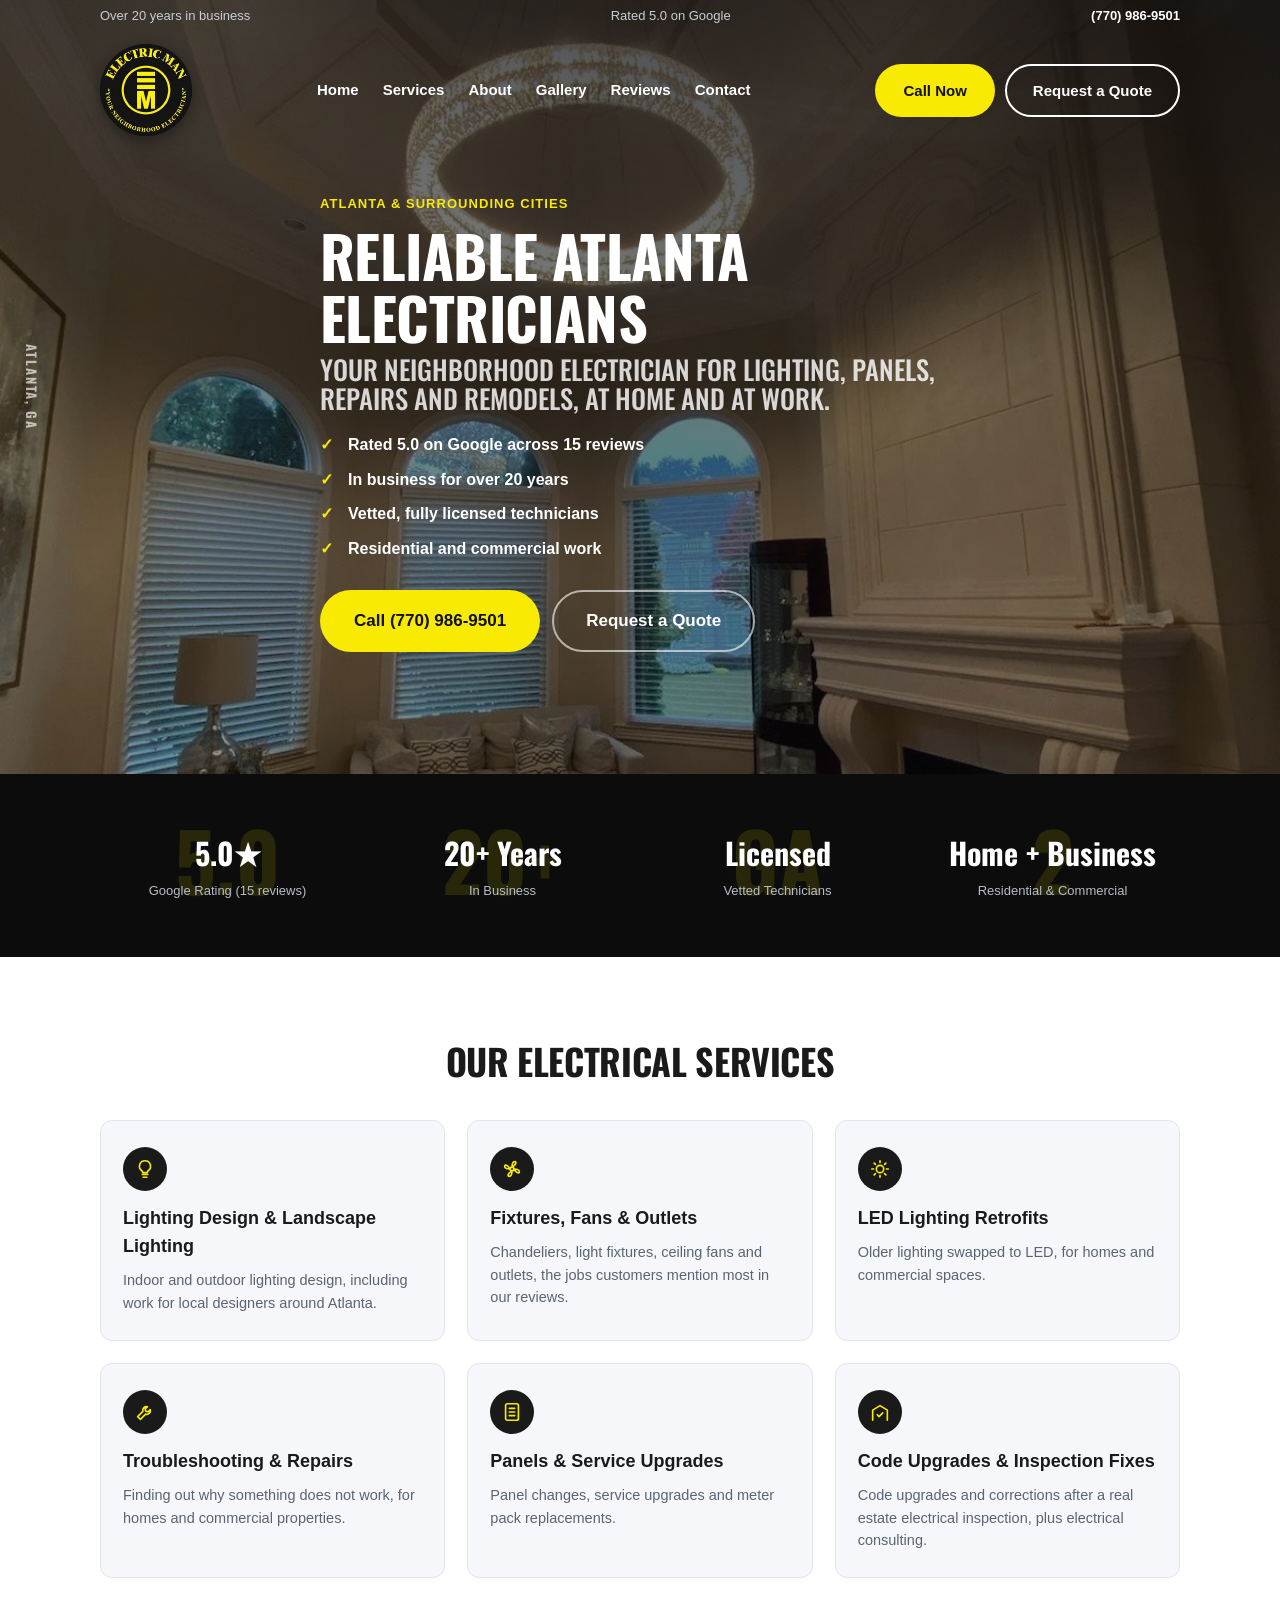
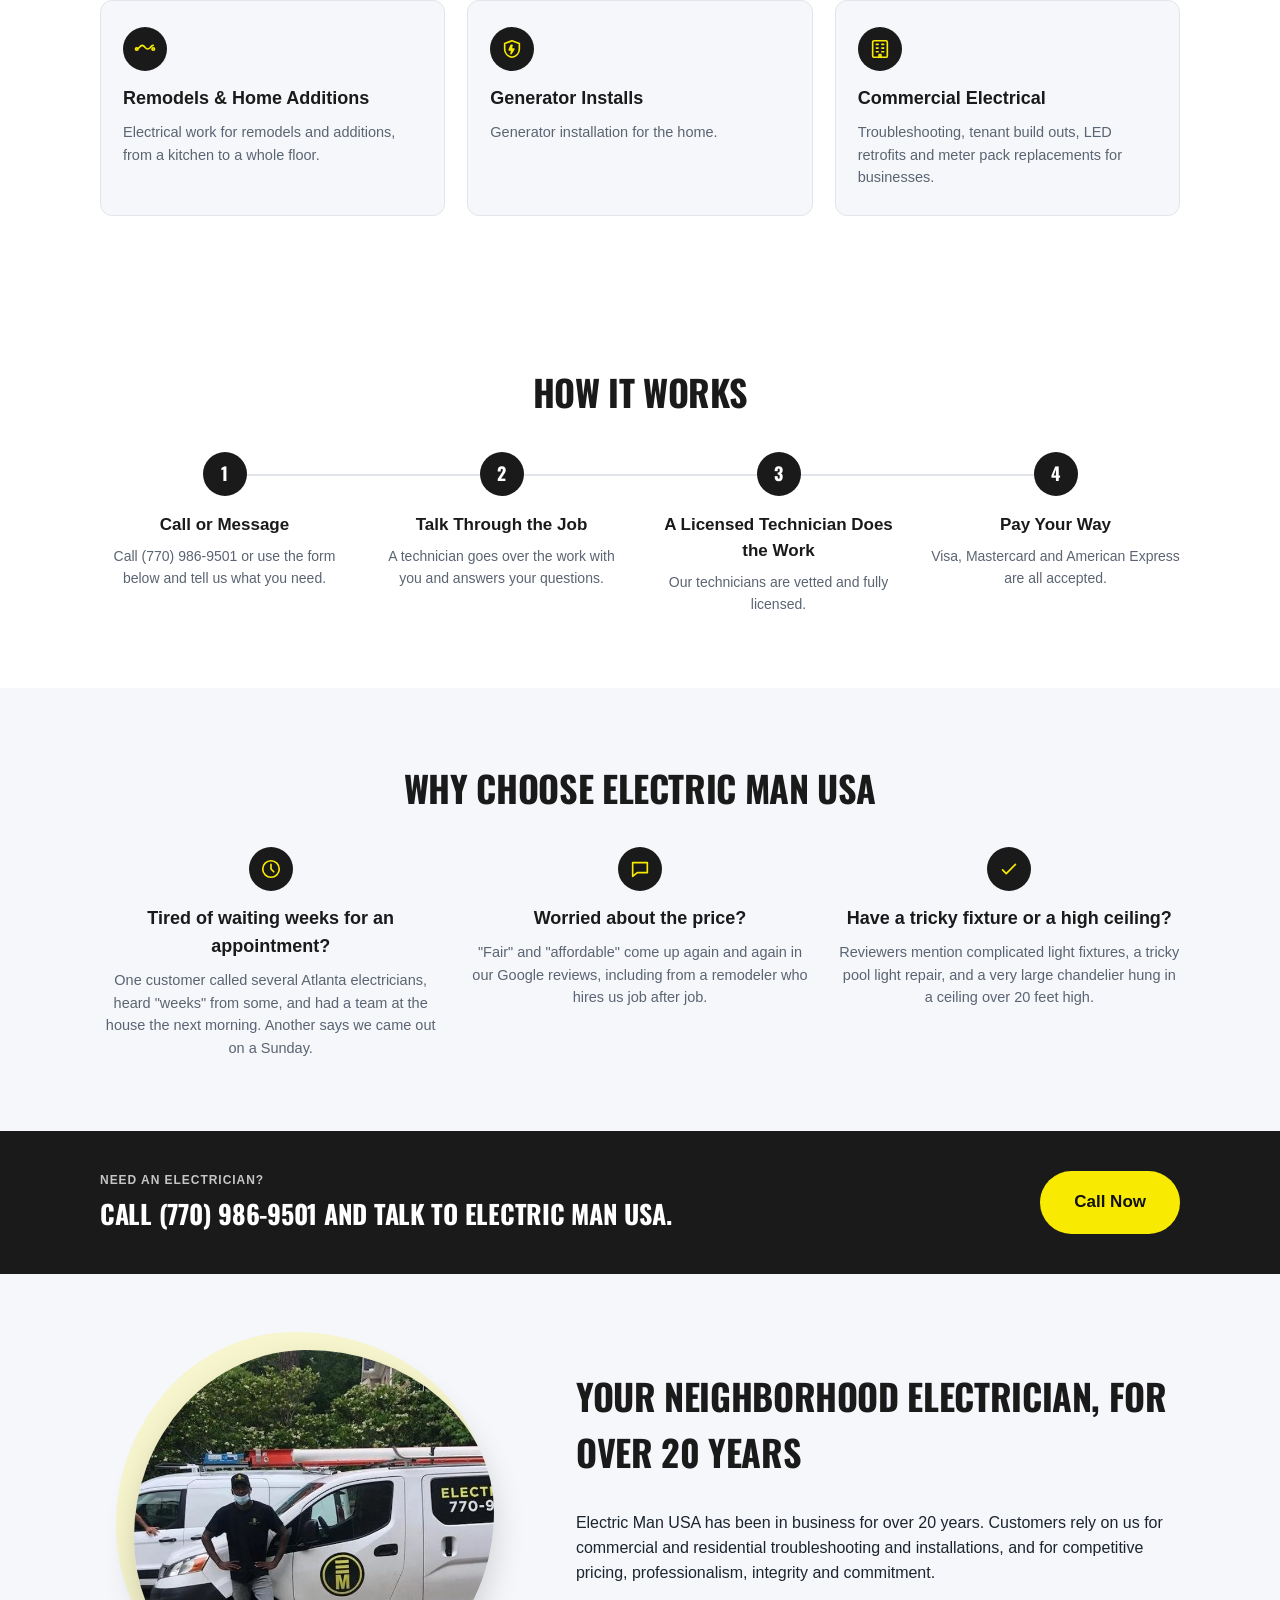
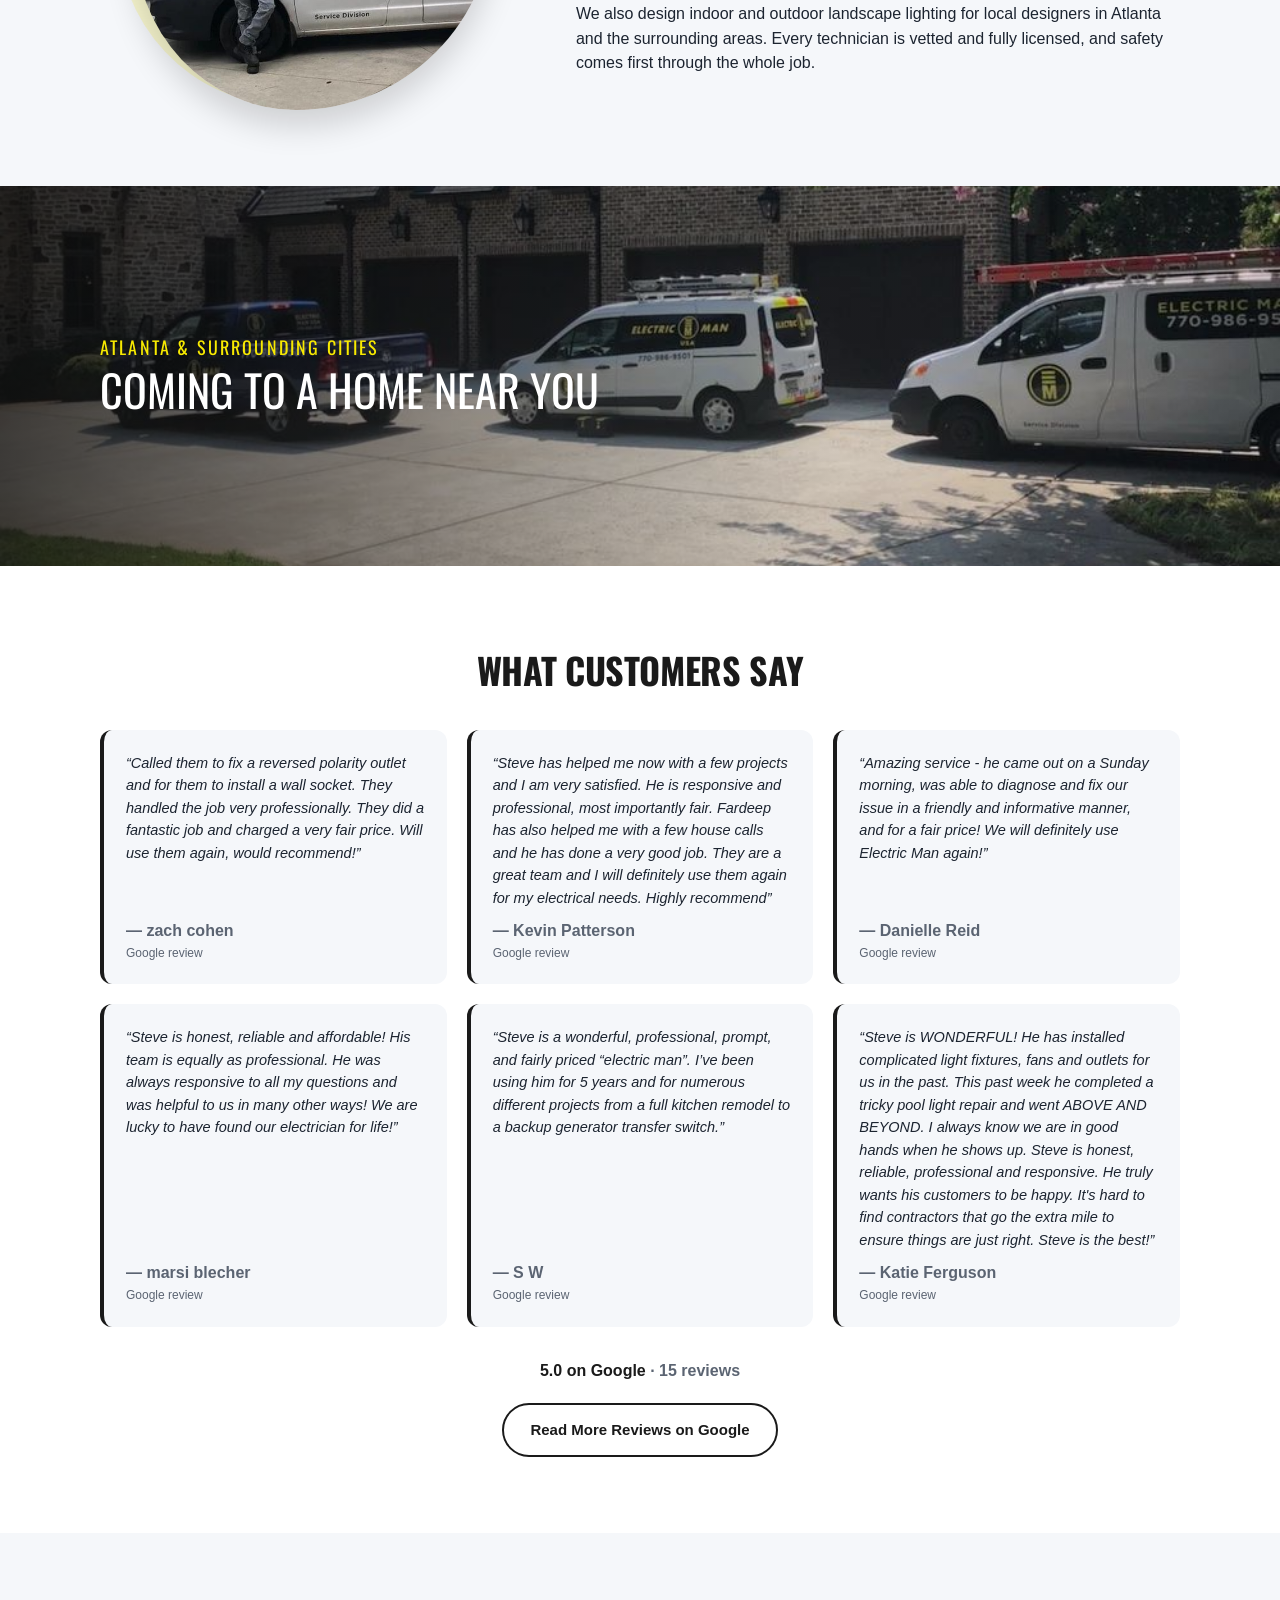
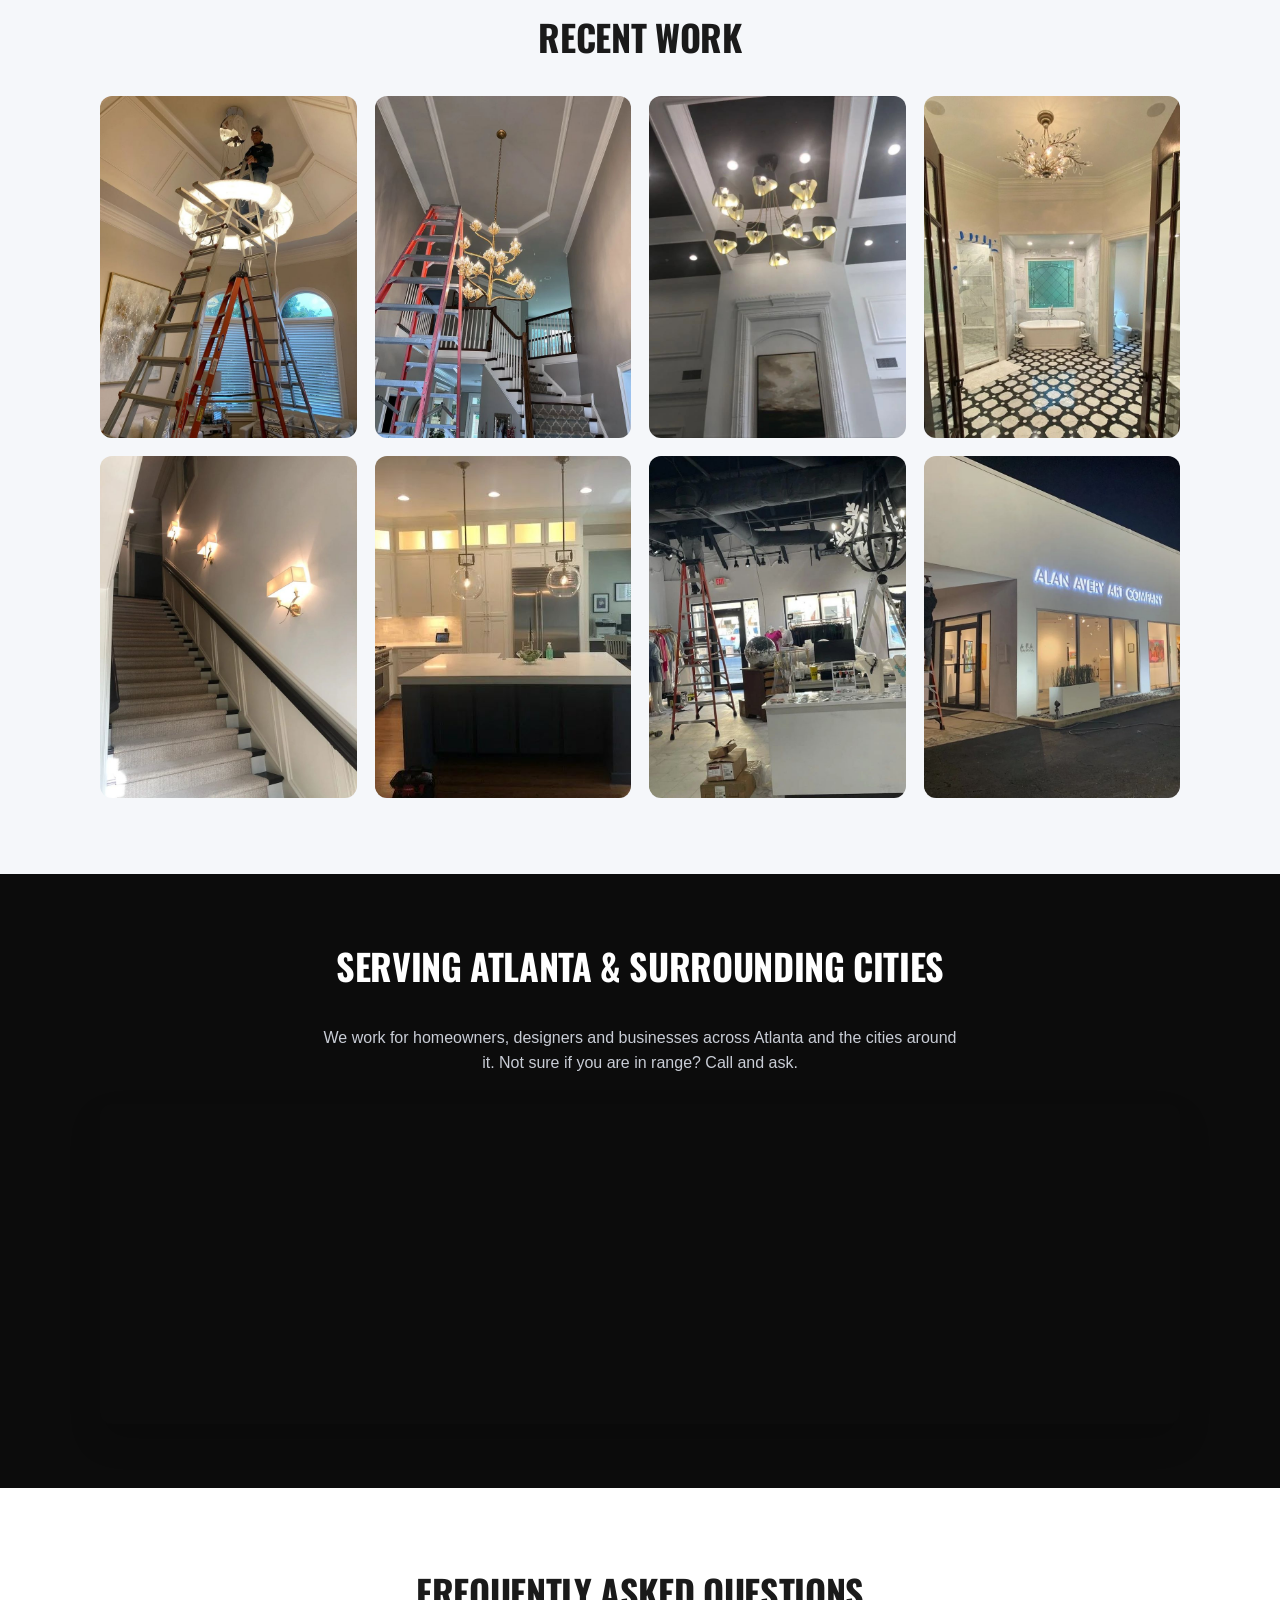
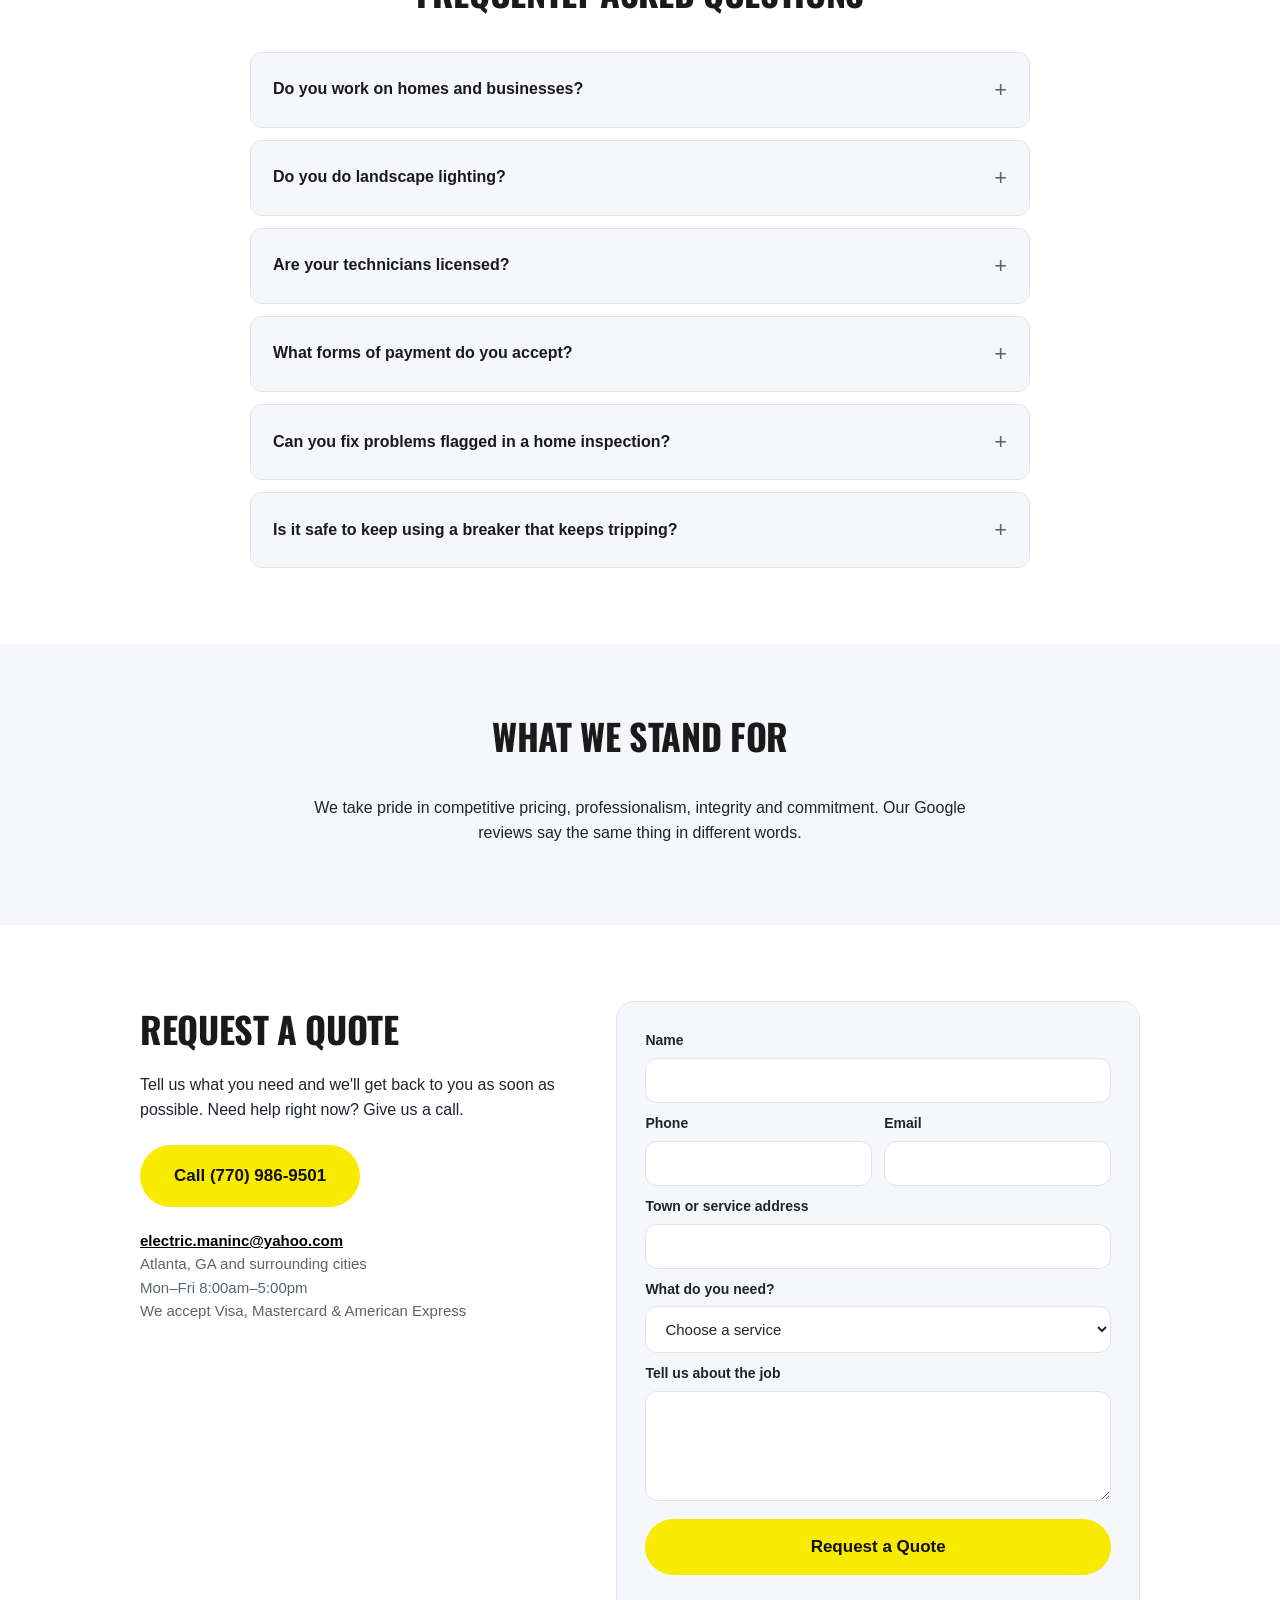
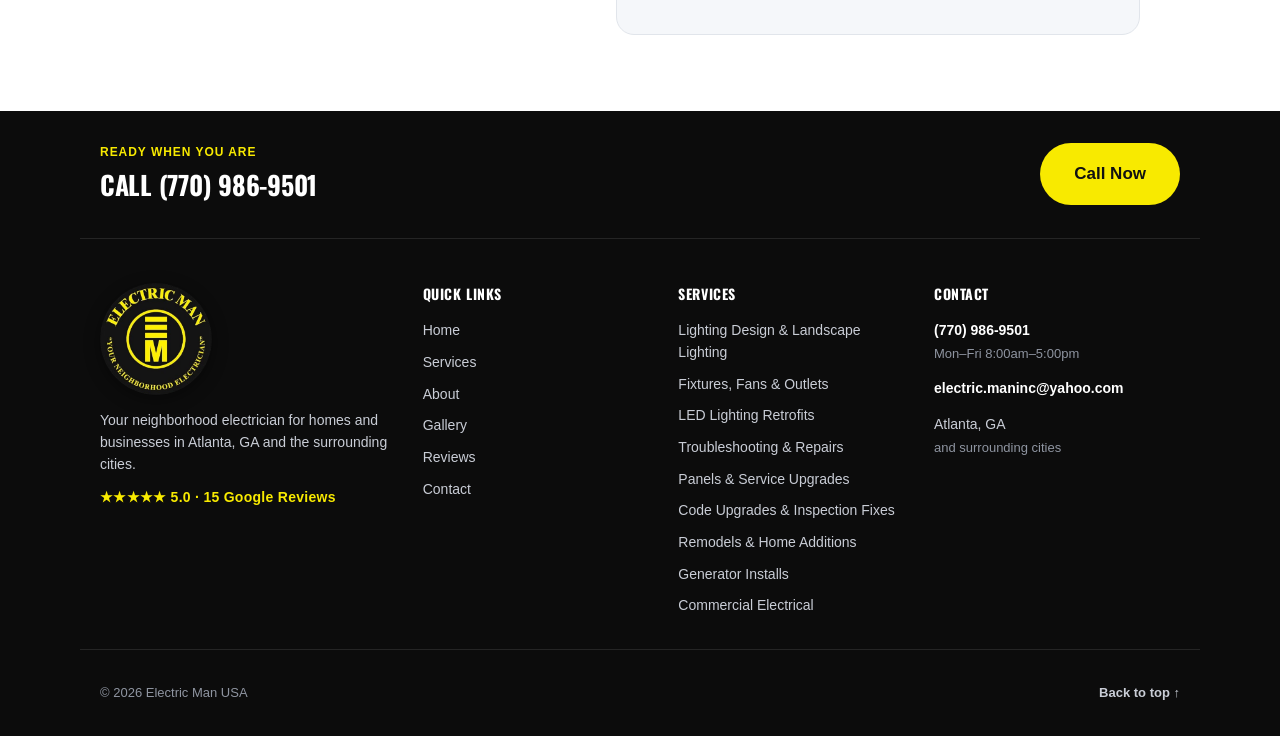
==== commit 9091070a: "Rewrite copy in first person (we/our) Co-Authored-By: Claude Sonnet 5 <noreply@anthropic.com>" ====
--- a/index.src.html
+++ b/index.src.html
@@ -163,7 +163,7 @@
         <div class="service-card reveal">
           <span class="service-icon" aria-hidden="true"><svg viewBox="0 0 24 24" stroke-width="1.8"><circle cx="12" cy="12" r="2"/><path d="M12 10c0-4 1-6 3-6s2 3-3 6zM14 12c4 0 6 1 6 3s-3 2-6-3zM12 14c0 4-1 6-3 6s-2-3 3-6zM10 12c-4 0-6-1-6-3s3-2 6 3z" stroke-linecap="round" stroke-linejoin="round" fill="none"/></svg></span>
           <h3>Fixtures, Fans &amp; Outlets</h3>
-          <p>Chandeliers, light fixtures, ceiling fans and outlets, the jobs customers mention most in their reviews.</p>
+          <p>Chandeliers, light fixtures, ceiling fans and outlets, the jobs customers mention most in our reviews.</p>
         </div>
         <div class="service-card reveal">
           <span class="service-icon" aria-hidden="true"><svg viewBox="0 0 24 24" stroke-width="1.8"><circle cx="12" cy="12" r="4" fill="none"/><path d="M12 3v2M12 19v2M3 12h2M19 12h2M5.6 5.6l1.4 1.4M17 17l1.4 1.4M5.6 18.4 7 17M17 7l1.4-1.4" stroke-linecap="round"/></svg></span>
@@ -213,7 +213,7 @@
         <div class="process-step reveal">
           <span class="process-num">1</span>
           <h3>Call or Message</h3>
-          <p>Call (770) 986-9501 or use the form below and tell them what you need.</p>
+          <p>Call (770) 986-9501 or use the form below and tell us what you need.</p>
         </div>
         <div class="process-step reveal">
           <span class="process-num">2</span>
@@ -223,7 +223,7 @@
         <div class="process-step reveal">
           <span class="process-num">3</span>
           <h3>A Licensed Technician Does the Work</h3>
-          <p>Their technicians are vetted and fully licensed.</p>
+          <p>Our technicians are vetted and fully licensed.</p>
         </div>
         <div class="process-step reveal">
           <span class="process-num">4</span>
@@ -243,12 +243,12 @@
         <div class="why-us-item reveal">
           <span class="service-icon" aria-hidden="true"><svg viewBox="0 0 24 24" stroke-width="1.8"><circle cx="12" cy="12" r="9"/><path d="M12 7v5l3 3" stroke-linecap="round" stroke-linejoin="round"/></svg></span>
           <h3>Tired of waiting weeks for an appointment?</h3>
-          <p>One customer called several Atlanta electricians, heard "weeks" from some, and had a team at the house the next morning. Another says they came out on a Sunday.</p>
+          <p>One customer called several Atlanta electricians, heard "weeks" from some, and had a team at the house the next morning. Another says we came out on a Sunday.</p>
         </div>
         <div class="why-us-item reveal">
           <span class="service-icon" aria-hidden="true"><svg viewBox="0 0 24 24" stroke-width="1.8"><path d="M4 5h16v11H9l-5 4V5z" stroke-linecap="round" stroke-linejoin="round" fill="none"/></svg></span>
           <h3>Worried about the price?</h3>
-          <p>"Fair" and "affordable" come up again and again in their Google reviews, including from a remodeler who hires them job after job.</p>
+          <p>"Fair" and "affordable" come up again and again in our Google reviews, including from a remodeler who hires us job after job.</p>
         </div>
         <div class="why-us-item reveal">
           <span class="service-icon" aria-hidden="true"><svg viewBox="0 0 24 24" stroke-width="1.8"><path d="m5 13 4 4L19 7" stroke-linecap="round" stroke-linejoin="round"/></svg></span>
@@ -279,8 +279,8 @@
       </div>
       <div class="about-copy reveal">
         <h2>Your Neighborhood Electrician, for Over 20 Years</h2>
-        <p>Electric Man USA has been in business for over 20 years. Customers rely on them for commercial and residential troubleshooting and installations, and for competitive pricing, professionalism, integrity and commitment.</p>
-        <p>They also design indoor and outdoor landscape lighting for local designers in Atlanta and the surrounding areas. Every technician is vetted and fully licensed, and safety comes first through the whole job.</p>
+        <p>Electric Man USA has been in business for over 20 years. Customers rely on us for commercial and residential troubleshooting and installations, and for competitive pricing, professionalism, integrity and commitment.</p>
+        <p>We also design indoor and outdoor landscape lighting for local designers in Atlanta and the surrounding areas. Every technician is vetted and fully licensed, and safety comes first through the whole job.</p>
       </div>
     </div>
   </section>
@@ -384,7 +384,7 @@
   <section id="service-area" class="service-area">
     <div class="wrap">
       <h2 class="reveal">Serving Atlanta &amp; Surrounding Cities</h2>
-      <p class="service-area-copy reveal">Electric Man USA works for homeowners, designers and businesses across Atlanta and the cities around it. Not sure if you are in range? Call and ask.</p>
+      <p class="service-area-copy reveal">We work for homeowners, designers and businesses across Atlanta and the cities around it. Not sure if you are in range? Call and ask.</p>
       <div class="map-embed">
         <iframe src="https://maps.google.com/maps?q=Atlanta%2C%20GA&amp;z=9&amp;output=embed" loading="lazy" title="Map of Atlanta, Georgia"></iframe>
       </div>
@@ -399,15 +399,15 @@
       <div class="faq-list">
         <details class="faq-item reveal">
           <summary>Do you work on homes and businesses?</summary>
-          <p>Both. Their site lists residential and commercial work, from remodels and panel changes at home to tenant build outs and meter pack replacements for businesses.</p>
+          <p>Both. We do residential and commercial work, from remodels and panel changes at home to tenant build outs and meter pack replacements for businesses.</p>
         </details>
         <details class="faq-item reveal">
           <summary>Do you do landscape lighting?</summary>
-          <p>Yes. They design indoor and outdoor landscape lighting for local designers in Atlanta and the surrounding areas.</p>
+          <p>Yes. We design indoor and outdoor landscape lighting for local designers in Atlanta and the surrounding areas.</p>
         </details>
         <details class="faq-item reveal">
           <summary>Are your technicians licensed?</summary>
-          <p>Their site says every technician is vetted and fully licensed.</p>
+          <p>Yes. Every technician is vetted and fully licensed.</p>
         </details>
         <details class="faq-item reveal">
           <summary>What forms of payment do you accept?</summary>
@@ -415,7 +415,7 @@
         </details>
         <details class="faq-item reveal">
           <summary>Can you fix problems flagged in a home inspection?</summary>
-          <p>Yes. Real estate electrical inspection corrections and code upgrades are both on their service list.</p>
+          <p>Yes. Real estate electrical inspection corrections and code upgrades are both on our service list.</p>
         </details>
         <details class="faq-item reveal">
           <summary>Is it safe to keep using a breaker that keeps tripping?</summary>
@@ -428,8 +428,8 @@
   <!-- ============ 8. VALUES (their own words from the About page) ============ -->
   <section class="guarantee">
     <div class="wrap guarantee-inner">
-      <h2 class="reveal">What They Stand For</h2>
-      <p>Electric Man USA says it takes pride in competitive pricing, professionalism, integrity and commitment. Their Google reviews say the same thing in different words.</p>
+      <h2 class="reveal">What We Stand For</h2>
+      <p>We take pride in competitive pricing, professionalism, integrity and commitment. Our Google reviews say the same thing in different words.</p>
     </div>
   </section>
 
